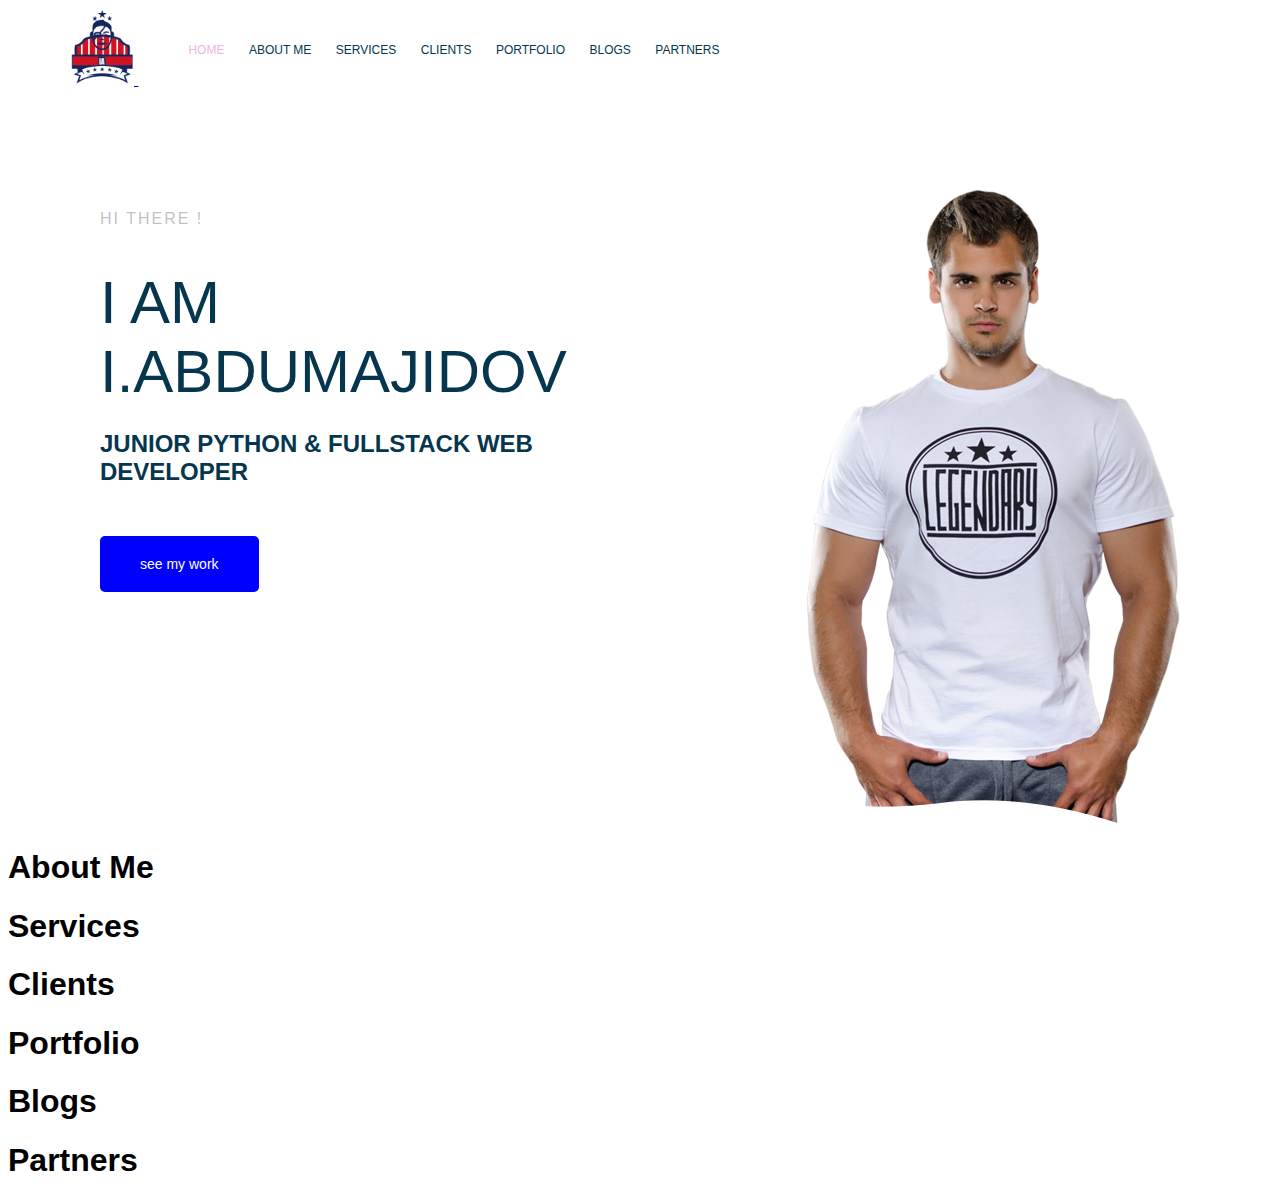
==== index.html @ bc967cf3 "main section impovement" ====
<!DOCTYPE html>
<html lang="en">
<head>
    <meta charset="UTF-8">
    <meta name="viewport" content="width=device-width, initial-scale=1.0">
    <title>Document</title>
    <link rel="stylesheet" href="./css/main.css">
</head>
<body>
    <!-- Header -->
    <div class="container">
        <header class="main-header">
            <div class="main-header__brand">
                <a href="index.html">
                    <img src="images/logo.jpg" alt="403 error">
                </a>
            </div>
            <nav class="main-nav">
                <ul class="main-nav__items">
                    <li class="main-nav__item active">
                        <a href="#">Home</a>
                    </li>
                    <li class="main-nav__item">
                        <a href="#">About Me</a>
                    </li>
                    <li class="main-nav__item">
                        <a href="#">Services</a>
                    </li>
                    <li class="main-nav__item">
                        <a href="#">Clients</a>
                    </li>
                    <li class="main-nav__item">
                        <a href="#">Portfolio</a>
                    </li>
                    <li class="main-nav__item">
                        <a href="#">Blogs</a>
                    </li>
                    <li class="main-nav__item">
                        <a href="#">Partners</a>
                    </li>
                </ul>
            </nav>
        </header>
    </div>
    <!-- /Header -->

    <!-- Main -->
    <div class="container">
       <section id="main" class="main to-uppercase">
            <div class="main-info">
                <h4 class="main-info__welcome">Hi there !</h4>
                <h1 class="main-info__intro">I am I.Abdumajidov</h1>
                <h3 class="main-info__position">Junior python & fullstack web developer</h3>
                <button class="main-info__action">see my work</button>
            </div>
            <div class="main-image">
                <img src="images/profile.png" alt="403 error found">
            </div>
        </section>
        <div class="clearfix"></div>
    </div>

    <!-- /Main -->

    <!-- About -->
    <section id="about-me">
        <h1>About Me</h1>
    </section>
    <!-- /About -->

    <!-- Services -->
    <section id="services">
        <h1>Services</h1>
    </section>
    <!-- /Services -->

    <!-- Clients -->
    <section id="clients">
        <h1>Clients</h1>
    </section>
    <!-- /Clients -->

    <!-- Portfolio -->
    <section id="portfolio">
        <h1>Portfolio</h1>
    </section>
    <!-- /Portfolio -->

    <!--  Blogs -->
    <section id="blogs">
        <h1>Blogs</h1>
    </section>
    <!-- /Blogs -->

    <!-- Partners -->
    <section id="partners">
        <h1>Partners</h1>
    </section>
    <!-- /Partners -->
</body>
</html>
---- css/main.css ----
/* Core stsyles */
body {
    font-family: sans-serif;
}
.container {
    width: 1140px;
    margin: 0 auto;
}
.clearfix {
    clear: both;
}
.to-uppercase {
    text-transform: uppercase;
}
/* Header section */
.main-header__brand img {
    width: 64px;
}
.main-header__brand {
    display: inline-block;
    vertical-align: middle;
}
.main-header__brand {
    display: inline;
}
.main-nav {
    display: inline-block;
    vertical-align: middle;
}

.main-nav__item {
    display: inline-block;
    text-decoration: none;
    padding:10px;
    text-transform: capitalize;
}
.main-nav__item a {
    text-decoration: none;
    color: #05364d;
    text-transform: uppercase;
    font-size: 12px;
    font-weight: 500;
}
.main-nav__item a:hover {
    color:#efb6df;
}
.main-nav__item.active a{
    color: #efb6df;
}

/* Main section */
#main {
    padding: 100px 30px;
}
.main > div {
    width: 50%;
    float: left;
}
.main-image{
    text-align: right;
}
.main-info__welcome {
    margin-bottom: 20px;
    font-size: 16px;
    font-weight: 400;
    color: #79797979;
    letter-spacing: 2px;
}
.main-info__intro{
    color: #05364e;
    font-size: 60px;
    font-weight: 500;
    margin-bottom: 20px
}
.main-info__position {
    color: #05364d;
    font-size: 24px;
    font-weight: 300px;
    margin-bottom: 20px;
}
.main-info__action {
    margin-top: 30px;
    border: none;
    background-color: blue;
    color: #fff;
    font-weight: 500;
    font-size: 14px;
    padding: 20px 40px;
    border-radius: 5px;
    cursor: pointer;
}
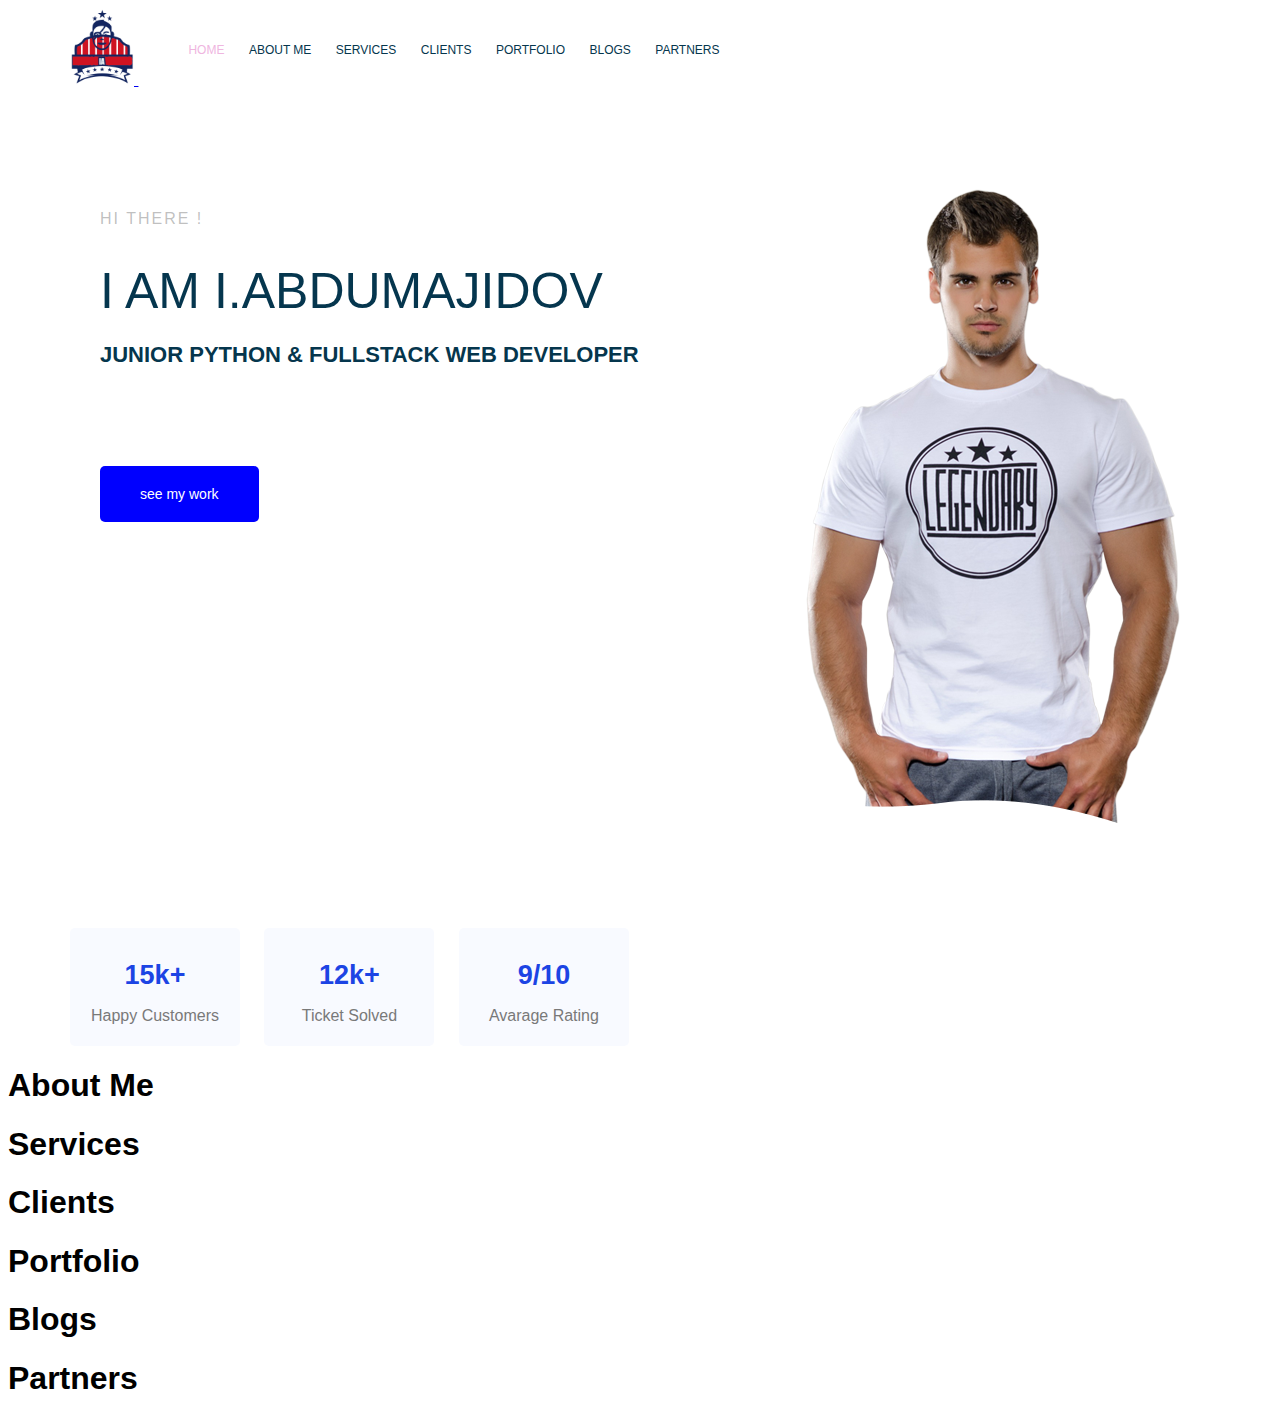
==== commit 006a743e: "addinig features to main section" ====
--- a/index.html
+++ b/index.html
@@ -4,6 +4,7 @@
     <meta charset="UTF-8">
     <meta name="viewport" content="width=device-width, initial-scale=1.0">
     <title>Document</title>
+    <link rel="stylesheet" href="https://cdnjs.cloudflare.com/ajax/libs/font-awesome/6.4.2/css/all.min.css" integrity="sha512-z3gLpd7yknf1YoNbCzqRKc4qyor8gaKU1qmn+CShxbuBusANI9QpRohGBreCFkKxLhei6S9CQXFEbbKuqLg0DA==" crossorigin="anonymous" referrerpolicy="no-referrer" />
     <link rel="stylesheet" href="./css/main.css">
 </head>
 <body>
@@ -51,6 +52,12 @@
                 <h4 class="main-info__welcome">Hi there !</h4>
                 <h1 class="main-info__intro">I am I.Abdumajidov</h1>
                 <h3 class="main-info__position">Junior python & fullstack web developer</h3>
+                <div class="main-info__social">
+                    <a href="#"><i class="fa-brands fa-telegram"></i></a>
+                    <a href="#"><i class="fa-brands fa-instagram"></i></a>
+                    <a href="#"><i class="fa-brands fa-square-twitter"></i></a>
+                    <a href="#"><i class="fa-brands fa-skype"></i></a>
+                </div>
                 <button class="main-info__action">see my work</button>
             </div>
             <div class="main-image">
@@ -59,8 +66,38 @@
         </section>
         <div class="clearfix"></div>
     </div>
+    <!-- /Main -->
 
-    <!-- /Main -->
+    <!-- Statistics -->
+    <div class="container">
+        <section id="statistic" class="statistic">
+            <div class="statistic-item">
+                <h3 class="statistic-number">
+                    15k+
+                </h3>
+                <p class="statistic-title">
+                    Happy Customers
+                </p>
+            </div>
+            <div class="statistic-item">
+                <h3 class="statistic-number">
+                    12k+
+                </h3>
+                <p class="statistic-title">
+                    Ticket Solved
+                </p>
+            </div>
+            <div class="statistic-item">
+                <h3 class="statistic-number">
+                    9/10
+                </h3>
+                <p class="statistic-title">
+                    Avarage Rating
+                </p>
+            </div>
+        </section>
+    </div>
+    <!-- /Statistics -->
 
     <!-- About -->
     <section id="about-me">
--- a/css/main.css
+++ b/css/main.css
@@ -68,16 +68,33 @@
 }
 .main-info__intro{
     color: #05364e;
-    font-size: 60px;
+    font-size: 50px;
     font-weight: 500;
     margin-bottom: 20px
 }
 .main-info__position {
     color: #05364d;
-    font-size: 24px;
+    font-size: 22px;
     font-weight: 300px;
     margin-bottom: 20px;
 }
+.main-info__social {
+    color: #05363E;
+    font-size: 24px;
+    font-weight: 300;
+    margin-bottom: 20px;
+}
+.main-info__social a {
+    margin-right: 16px;
+    color: #8FA1AA;
+    font-size: 20px;
+    cursor: pointer;
+    display: inline-block;
+}
+.main-info__social a:hover i{
+    color: blue;
+}
+
 .main-info__action {
     margin-top: 30px;
     border: none;
@@ -89,3 +106,30 @@
     border-radius: 5px;
     cursor: pointer;
 }
+
+/* Statistics section */
+.statistic {
+    padding-top: 100px;
+}
+
+.statistic-item {
+    display: inline-block;
+    text-align: center;
+    background-color: #F8FAFF;
+    padding: 5px 15px;
+    border-radius: 5px;
+    margin-right: 20px;
+    width: 140px;
+}
+
+.statistic-number {
+    font-size: 27px;
+    margin-bottom: 5px;
+    color: #1c44e4;
+}
+
+.statistic-title {
+    font-size: 16px;
+    color: #797979;
+    font-weight: 300;
+}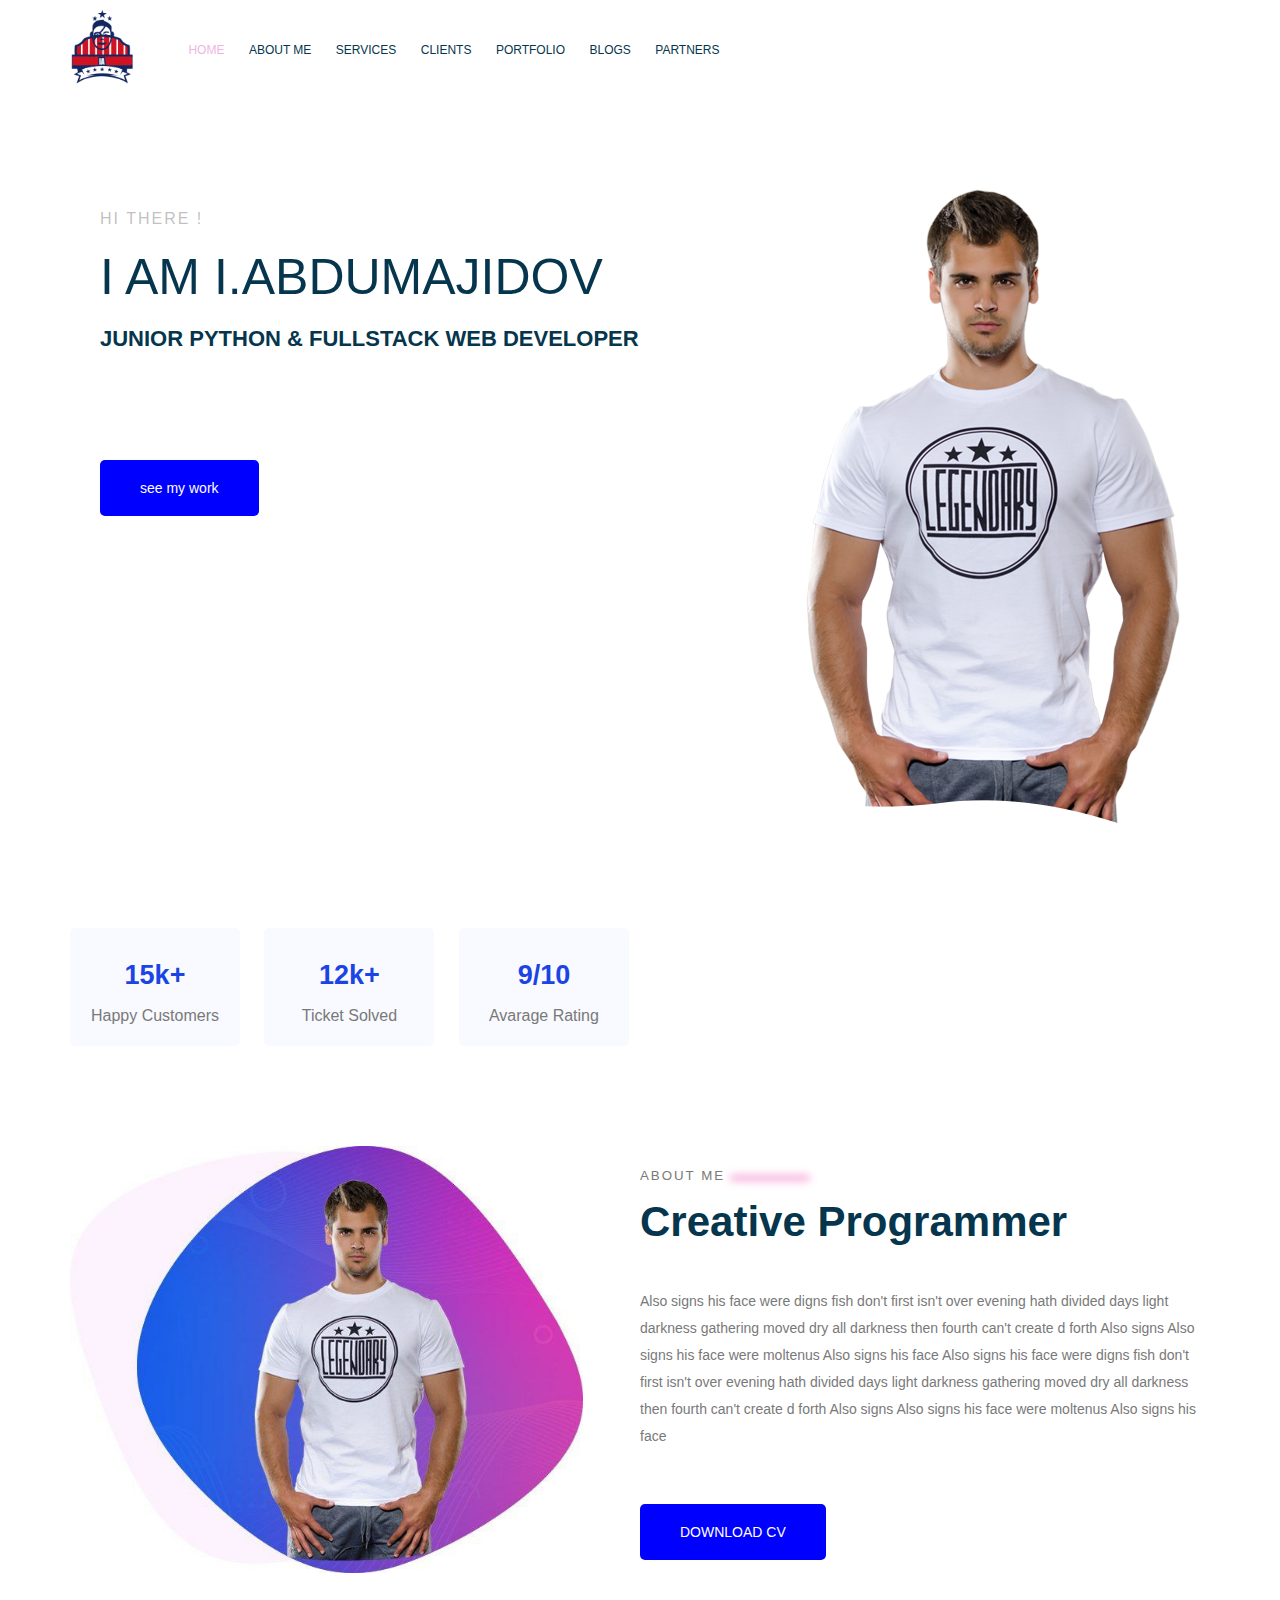
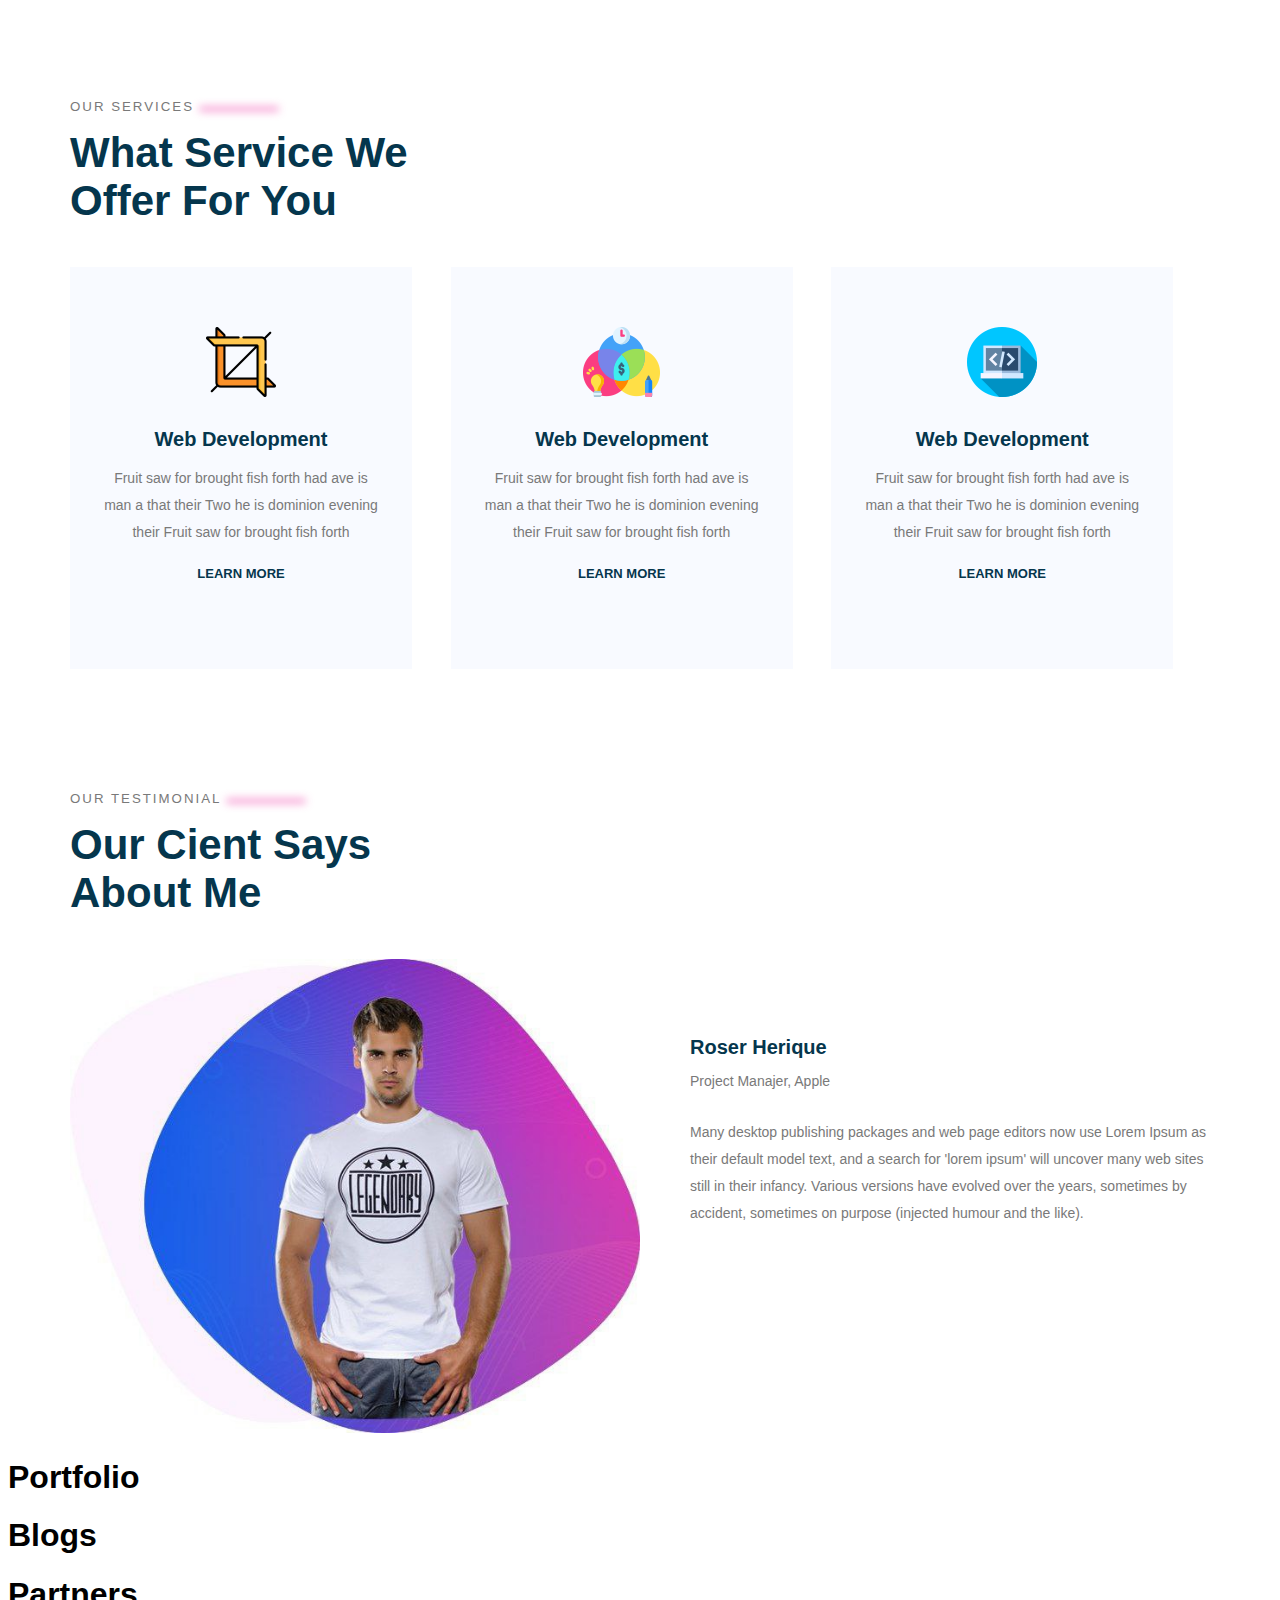
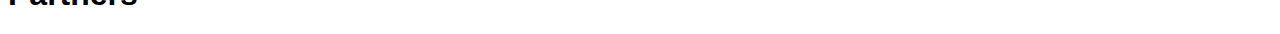
==== commit 2d78e8c2: "adding clients section" ====
--- a/index.html
+++ b/index.html
@@ -47,7 +47,7 @@
 
     <!-- Main -->
     <div class="container">
-       <section id="main" class="main to-uppercase">
+        <section id="main" class="main to-uppercase">
             <div class="main-info">
                 <h4 class="main-info__welcome">Hi there !</h4>
                 <h1 class="main-info__intro">I am I.Abdumajidov</h1>
@@ -58,7 +58,7 @@
                     <a href="#"><i class="fa-brands fa-square-twitter"></i></a>
                     <a href="#"><i class="fa-brands fa-skype"></i></a>
                 </div>
-                <button class="main-info__action">see my work</button>
+                <button class="main-info__action button">see my work</button>
             </div>
             <div class="main-image">
                 <img src="images/profile.png" alt="403 error found">
@@ -100,21 +100,89 @@
     <!-- /Statistics -->
 
     <!-- About -->
-    <section id="about-me">
-        <h1>About Me</h1>
-    </section>
+    <div class="container">
+        <section id="about-me" class="about-me">
+            <div class="about-me__image">
+                <img src="images/picture.jpg" alt="my-picture">
+            </div>
+            <div class="about-me__info">
+                <h5 class="section-subtitle">About me</h5><span class="blur-line"></span>
+                <h3 class="section-title">Creative Programmer</h3>
+                <p class="section-description">
+                    Also signs his face were digns fish don't first isn't over evening hath divided days light darkness gathering moved dry all darkness then fourth can't create d forth Also signs Also signs his face were moltenus Also signs his face Also signs his face were digns fish don't first isn't over evening hath divided days light darkness gathering moved dry all darkness then fourth can't create d forth Also signs Also signs his face were moltenus Also signs his face
+                </p>
+                <button type="button" class="to-uppercase button">Download cv</button>
+            </div>
+        </section>
+        <div class="clearfix"></div>
+    </div>
     <!-- /About -->
 
     <!-- Services -->
-    <section id="services">
-        <h1>Services</h1>
-    </section>
+    <div class="container">
+       <section id="service" class="service">
+            <div class="service-info">
+                <h5 class="section-subtitle">Our services</h5><span class="blur-line"></span>
+                <h3 class="section-title">What Service We<br> Offer for You</h3>
+            </div>
+            <div class="service-items">
+                <div class="service-item">
+                    <img src="images/s1.png">
+                    <h4 class="service-item__title">Web Development</h>
+                    <p class="section-description service-item__description">Fruit saw for brought fish forth had ave is man a that their Two he is dominion evening their Fruit saw for brought fish forth</p>
+                    <a href="#" class="service-item__link">Learn More</a>
+                    <span></span>
+                </div>
+                <div class="service-item">
+                    <img src="images/s2.png">
+                    <h4 class="service-item__title">Web Development</h>
+                    <p class="section-description service-item__description">Fruit saw for brought fish forth had ave is man a that their Two he is dominion evening their Fruit saw for brought fish forth</p>
+                    <a href="#" class="service-item__link">Learn More</a>
+                    <span></span>
+                </div>
+                <div class="service-item">
+                    <img src="images/s3.png">
+                    <h4 class="service-item__title">Web Development</h>
+                    <p class="section-description service-item__description">Fruit saw for brought fish forth had ave is man a that their Two he is dominion evening their Fruit saw for brought fish forth</p>
+                    <a href="#" class="service-item__link">Learn More</a>
+                    <span></span>
+                </div>
+            </div>
+        </section>
+    </div>
+
     <!-- /Services -->
 
     <!-- Clients -->
-    <section id="clients">
-        <h1>Clients</h1>
-    </section>
+    <div class="container">
+        <section id="clients" class="clients">
+            <div class="clients-intro">
+                <h5 class="section-subtitle">Our Testimonial</h5><span class="blur-line"></span>
+                <h3 class="section-title">Our Cient Says<br> About Me</h3>
+            </div>
+            <div class="clients-info">
+                <div class="client-picture">
+                    <img src="images/picture.jpg" alt="testimonial1">
+                </div>
+                <div class="client-opinion">
+                    <h4 class="client-name">Roser Herique</h4>
+                    <p class="client-job">Project Manajer, Apple</p>
+                    <p class="section-description client-description">
+                        Many desktop publishing packages and web page editors now use Lorem Ipsum as their default model text, and a search for 'lorem ipsum' will uncover many web sites still in their infancy. Various versions have evolved over the years, sometimes by accident, sometimes on purpose (injected humour and the like).
+                    </p>
+                    <div class="client-star">
+                        <i class="fa-solid fa-star"></i>
+                        <i class="fa-solid fa-star"></i>
+                        <i class="fa-solid fa-star"></i>
+                        <i class="fa-solid fa-star"></i>
+                        <i class="fa-solid fa-star disabled"></i>
+                    </div>
+                </div>
+            </div>
+        </section>
+        <div class="clearfix"></div>
+    </div>
+
     <!-- /Clients -->
 
     <!-- Portfolio -->
--- a/css/main.css
+++ b/css/main.css
@@ -12,6 +12,46 @@
 .to-uppercase {
     text-transform: uppercase;
 }
+.section-subtitle {
+    display: inline-block;
+    letter-spacing: 2px;
+    font-weight: 500;
+    margin-bottom: 10px;
+    color: #797979;
+    text-transform: uppercase;
+}
+.section-title {
+    margin-top: 5px;
+    font-size: 42px;
+    font-weight: 700;
+    text-transform: capitalize;
+    color:#05364d;
+}
+.button {
+    border: none;
+    background-color: blue;
+    color: #fff;
+    font-weight: 500;
+    font-size: 14px;
+    padding: 20px 40px;
+    border-radius: 5px;
+    cursor: pointer;
+}
+.blur-line {
+    display: inline-block;
+    margin-left: 5px;
+    width: 80px;
+    height: 4px;
+    background: rgba(237,35,159,0.6);
+    filter: blur(4px);
+    border-radius: 4px;
+}
+.section-description {
+    font-size:14px;
+    font-weight: 300;
+    color: #797979;
+    line-height: 27px;
+}
 /* Header section */
 .main-header__brand img {
     width: 64px;
@@ -19,9 +59,6 @@
 .main-header__brand {
     display: inline-block;
     vertical-align: middle;
-}
-.main-header__brand {
-    display: inline;
 }
 .main-nav {
     display: inline-block;
@@ -70,13 +107,15 @@
     color: #05364e;
     font-size: 50px;
     font-weight: 500;
+    margin-top: 5px;
     margin-bottom: 20px
 }
 .main-info__position {
     color: #05364d;
     font-size: 22px;
     font-weight: 300px;
-    margin-bottom: 20px;
+    margin-top: 5px;
+    margin-bottom: 30px;
 }
 .main-info__social {
     color: #05363E;
@@ -97,14 +136,6 @@
 
 .main-info__action {
     margin-top: 30px;
-    border: none;
-    background-color: blue;
-    color: #fff;
-    font-weight: 500;
-    font-size: 14px;
-    padding: 20px 40px;
-    border-radius: 5px;
-    cursor: pointer;
 }
 
 /* Statistics section */
@@ -132,4 +163,92 @@
     font-size: 16px;
     color: #797979;
     font-weight: 300;
+}
+
+/* About-me section */
+.about-me {
+    padding: 100px 0px;
+}
+.about-me > div {
+    width: 50%;
+    float: left;
+}
+.about-me img {
+    width: 90%;
+}
+.about-me button {
+    margin-top: 40px;
+}
+
+/* Services section */
+.service {
+    padding-top: 100px;
+}
+.service-item {
+    display: inline-block;
+    text-align: center;
+    padding: 60px 30px;
+    background: #f8faff;
+    width: 30%;
+    margin-right: 3%;
+    box-sizing: border-box;
+}
+.service-item__title {
+    color: #05364d;
+    font-size: 20px;
+    font-weight: 600;
+    margin-bottom: 200x;
+}
+.service-item__link {
+    font-size: 13px;
+    font-weight: 700;
+    text-transform: uppercase;
+    color: #05364d;
+    text-decoration: none;
+}
+.service-item:hover {
+    background: #5f30ff;
+}
+.service-item:hover .service-item__description,
+.service-item:hover .service-item__link,
+.service-item:hover .service-item__title {
+    color:#fff;
+}
+
+/* Clients Section */
+.clients {
+    padding-top: 100px;
+}
+.clients-info > div {
+    width: 50%;
+    float: left;
+    box-sizing: border-box;
+}
+.client-picture img{
+    width: 100%;
+}
+.client-name {
+    color: #05364d;
+    font-weight: 800;
+    font-size: 20px;
+    margin-bottom: 4px;
+}
+.client-job {
+    font-size: 14px;
+    font-weight: 300;
+    color: #797979;
+    margin-bottom: 30px;
+}
+.client-opinion {
+    padding-top: 50px;
+    padding-left: 50px;
+}
+.client-star {
+    margin-top: 30px;
+}
+.client-star i {
+    color: #ffd804;
+}
+.client-star .disabled {
+    color: #aeb9be;
 }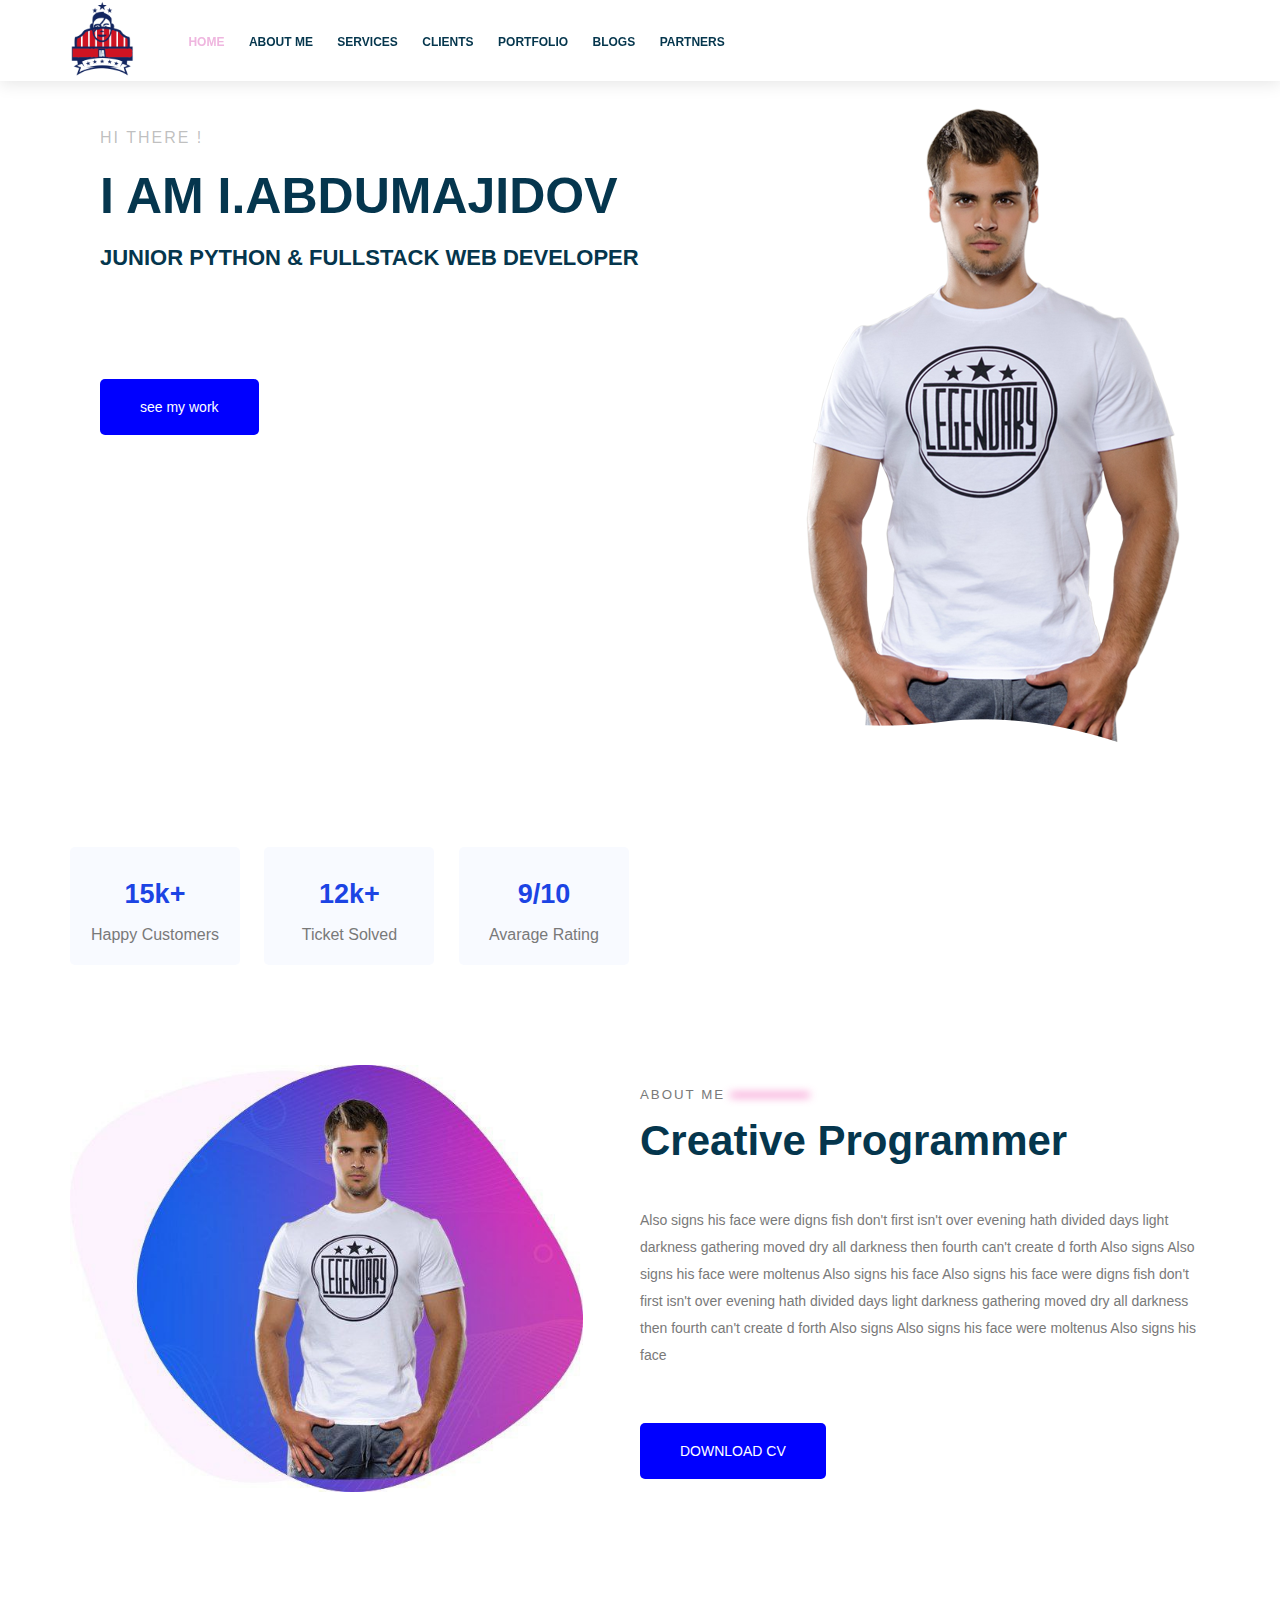
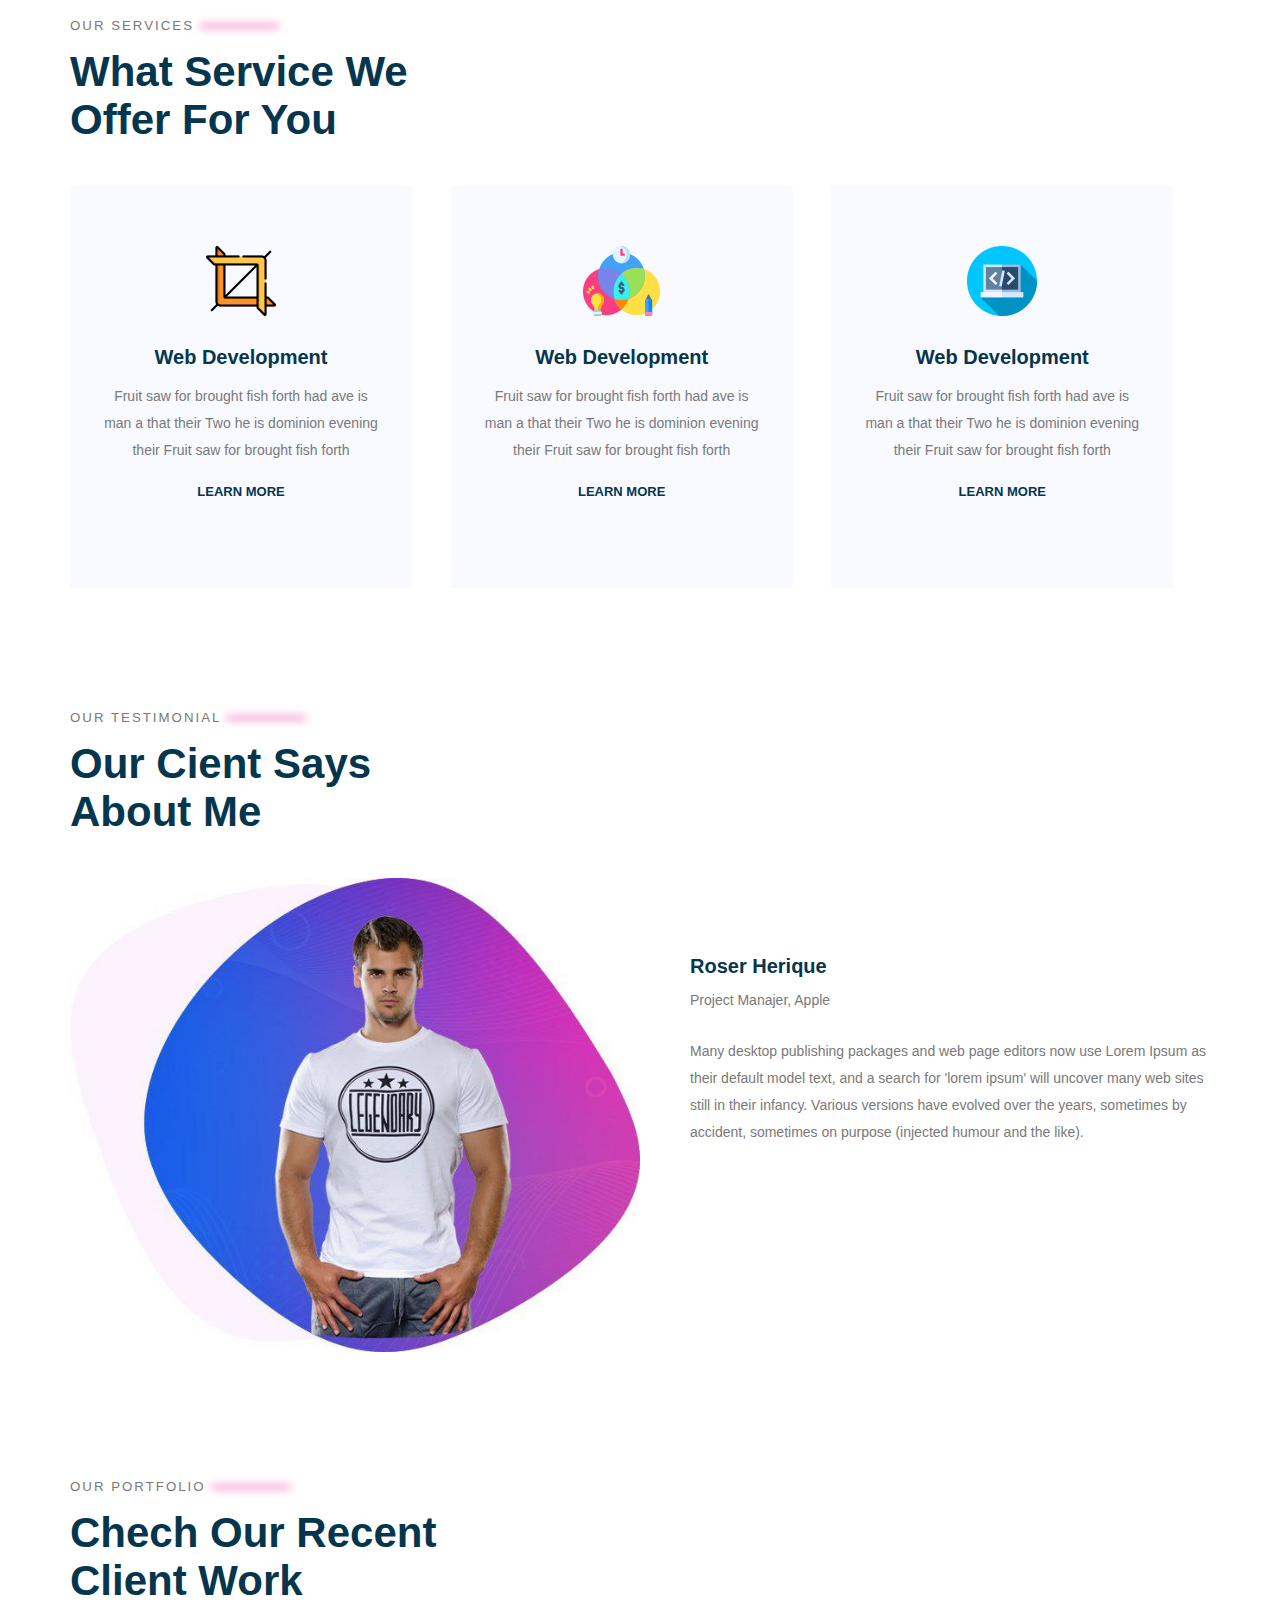
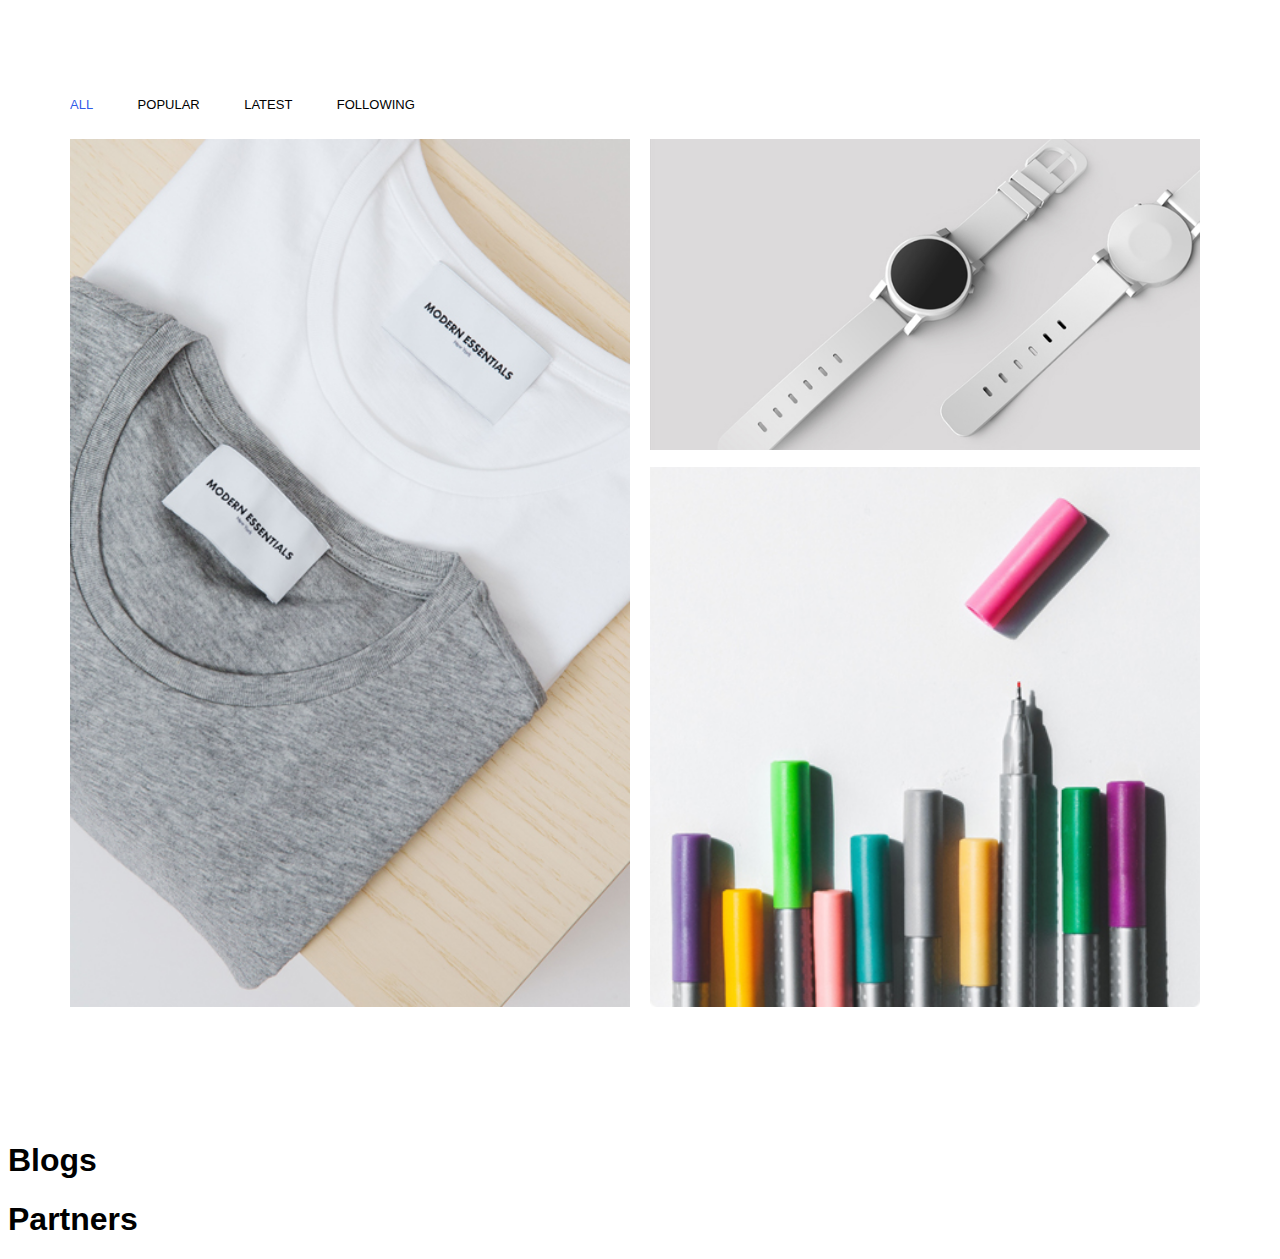
==== commit 51d24a40: "adding new features with positioning" ====
--- a/index.html
+++ b/index.html
@@ -9,8 +9,8 @@
 </head>
 <body>
     <!-- Header -->
-    <div class="container">
-        <header class="main-header">
+    <header class="main-header">
+        <div class="container">
             <div class="main-header__brand">
                 <a href="index.html">
                     <img src="images/logo.jpg" alt="403 error">
@@ -41,8 +41,8 @@
                     </li>
                 </ul>
             </nav>
-        </header>
-    </div>
+        </div>
+    </header>
     <!-- /Header -->
 
     <!-- Main -->
@@ -186,9 +186,45 @@
     <!-- /Clients -->
 
     <!-- Portfolio -->
-    <section id="portfolio">
-        <h1>Portfolio</h1>
-    </section>
+    <div class="container">
+       <section id="portfolio" class="portfolio">
+            <h5 class="section-subtitle">Our Portfolio</h5><span class="blur-line"></span>
+            <h3 class="section-title">Chech Our Recent<br> Client Work</h3>
+            <ul class="portfolio-filters">
+                <li class="active">All</li>
+                <li>Popular</li>
+                <li>Latest</li>
+                <li>Following</li>
+            </ul>
+            <div class="portfolio-items">
+                <div class="portfolio-item portfolio-item1">
+                    <img src="images/p1.jpg" alt="p1.jpg" class="portfolio-item__img">
+                    <div class="portfolio-item__overlay"></div>
+                    <div class="portfolio-item__info">
+                        <h4><a href="#">Lens Mockup Design</a></h4>
+                        <p>Art, Illustration</p>
+                    </div>
+                </div>
+                <div class="portfolio-item portfolio-item2">
+                    <img src="images/p4.jpg" alt="p1.jpg" class="portfolio-item__img">
+                    <div class="portfolio-item__overlay"></div>
+                    <div class="portfolio-item__info">
+                        <h4><a href="#">Lens Mockup Design</a></h4>
+                        <p>Art, Illustration</p>
+                    </div>
+                </div>
+                <div class="portfolio-item portfolio-item3">
+                    <img src="images/p2.jpg" alt="p1.jpg" class="portfolio-item__img">
+                    <div class="portfolio-item__overlay"></div>
+                    <div class="portfolio-item__info">
+                        <h4><a href="#">Lens Mockup Design</a></h4>
+                        <p>Art, Illustration</p>
+                    </div>
+                </div>
+            </div>
+        </section>
+    </div>
+
     <!-- /Portfolio -->
 
     <!--  Blogs -->
--- a/css/main.css
+++ b/css/main.css
@@ -39,6 +39,8 @@
 }
 .blur-line {
     display: inline-block;
+    position: relative;
+    top: -2px;
     margin-left: 5px;
     width: 80px;
     height: 4px;
@@ -53,6 +55,15 @@
     line-height: 27px;
 }
 /* Header section */
+.main-header {
+    position: fixed;
+    background-color: white;
+    top: 0;
+    left: 0;
+    width: 100%;
+    box-shadow: 0px 3px 16px 0px rgb(0 0 0 / 10%);
+    z-index: 10;
+}
 .main-header__brand img {
     width: 64px;
 }
@@ -76,7 +87,7 @@
     color: #05364d;
     text-transform: uppercase;
     font-size: 12px;
-    font-weight: 500;
+    font-weight: 600;
 }
 .main-nav__item a:hover {
     color:#efb6df;
@@ -106,7 +117,7 @@
 .main-info__intro{
     color: #05364e;
     font-size: 50px;
-    font-weight: 500;
+    font-weight: 600;
     margin-top: 5px;
     margin-bottom: 20px
 }
@@ -251,4 +262,87 @@
 }
 .client-star .disabled {
     color: #aeb9be;
-}+}
+
+/* Portfolio styles */
+.portfolio {
+    padding: 100px 0;
+}
+.portfolio-filters {
+    list-style: none;
+    padding-left: 0px;
+    margin-top: 90px;
+}
+.portfolio-filters li {
+    display: inline-block;
+    margin-right: 40px;
+    font-size: 13px;
+    font-weight: 400;
+    text-transform: uppercase;
+}
+.portfolio-filters li.active {
+    color: rgb(19,69,230,0.9);
+}
+.portfolio-filters li:hover {
+    color: rgb(19,69,230,0.9);
+    cursor: pointer;
+}
+.portfolio-items {
+    position: relative;
+}
+.portfolio-item {
+    display: inline-block;
+    position: relative;
+    width: 50%;
+    padding: 10px;
+    box-sizing: border-box;
+}
+.portfolio-item1{
+    padding-left: 0px;
+}
+.portfolio-item2 {
+    position: absolute;
+    top: 0;
+    right: 0;
+}
+.portfolio-item3 {
+    position: absolute;
+    bottom: 0;
+    right: 0;
+}
+.portfolio-item img {
+    width: 100%;
+}
+.portfolio-item__overlay {
+    position: absolute;
+    left: 0;
+    top: 0;
+    height: 100%;
+    width: 100%;
+    background: rgb(19,69,230,0.9);
+    visibility: hidden;
+    z-index: 1;
+}
+.portfolio-item__info {
+    position: absolute;
+    bottom: 44px;
+    left: 80px;
+    color: #ffffff;
+    visibility: hidden;
+}
+.portfolio-item__info a {
+    text-decoration: none;
+    color: #ffffff;
+}
+.portfolio-item:hover .portfolio-item__overlay {
+    left: 20px;
+    top: 20px;
+    visibility: visible;
+}
+.portfolio-item:hover .portfolio-item__info {
+    visibility: visible;
+    left: 60px;
+    bottom: 24px;
+    z-index: 2;
+}
+
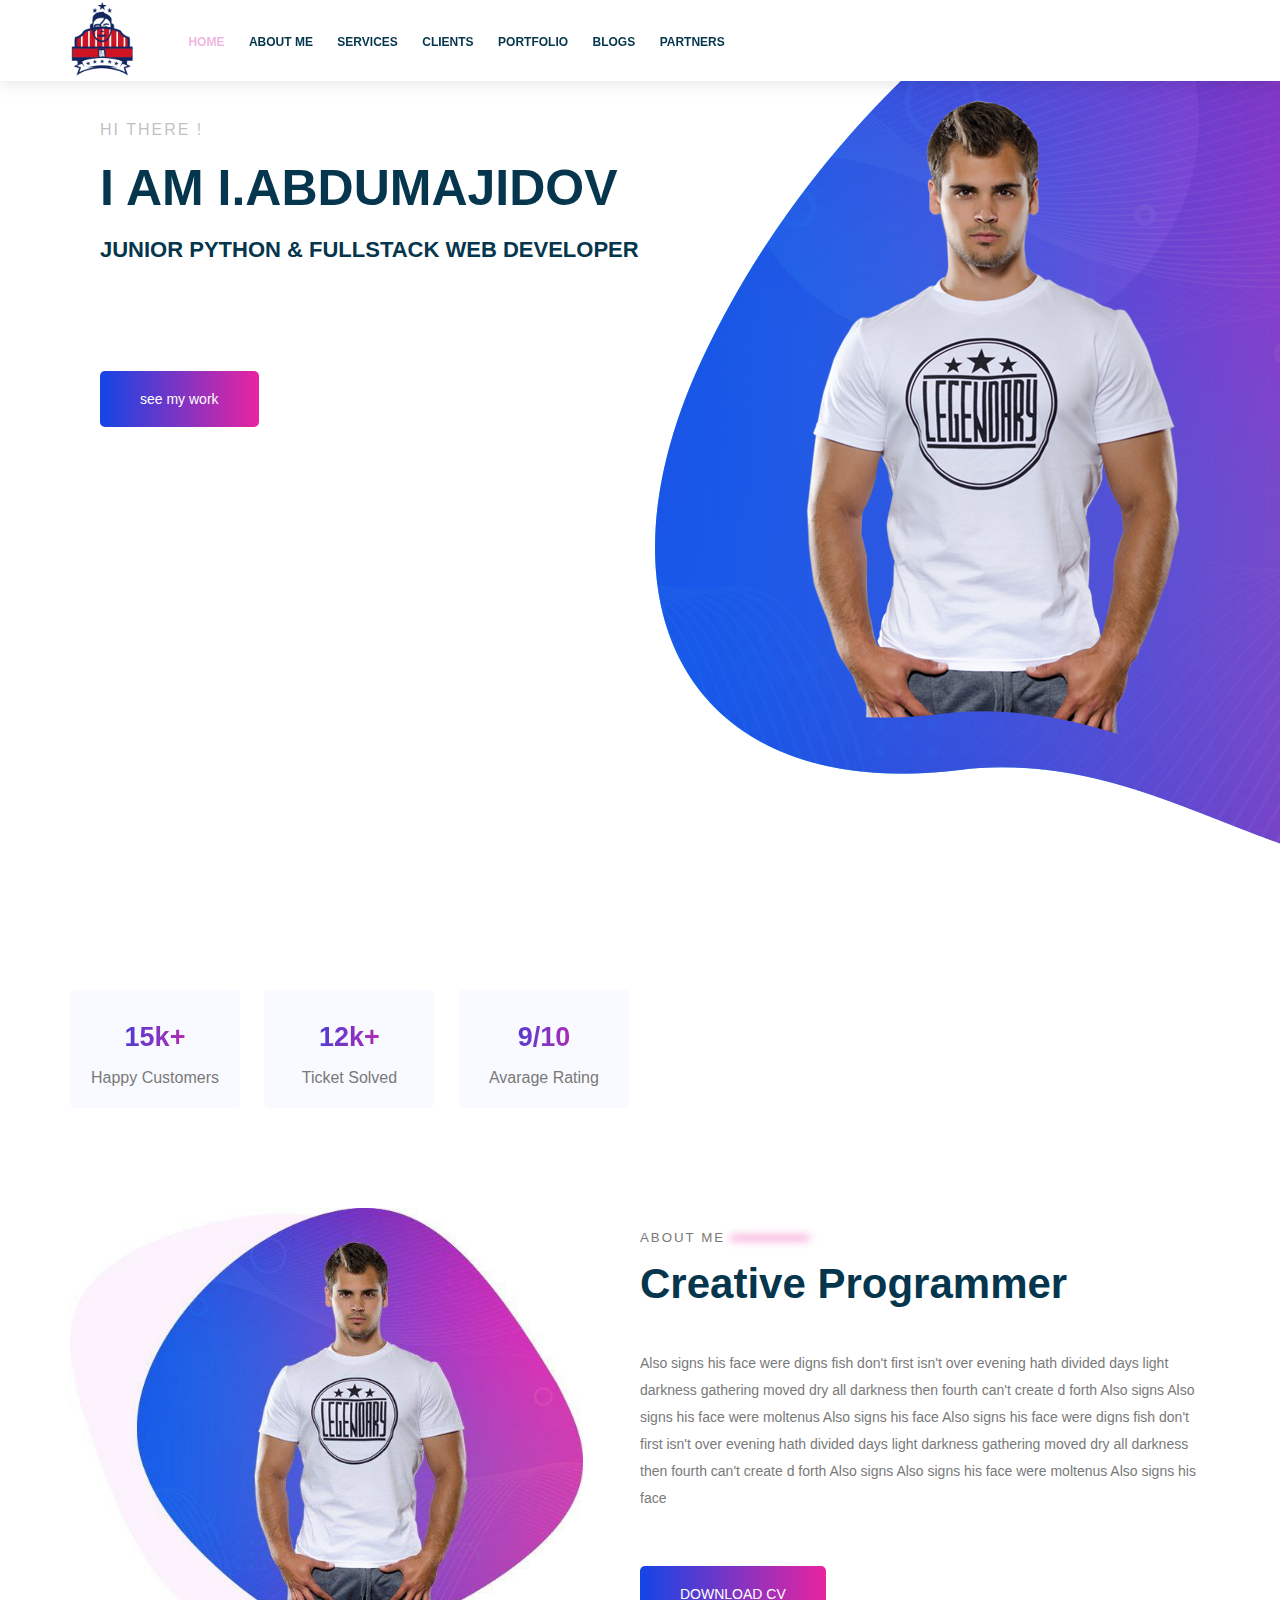
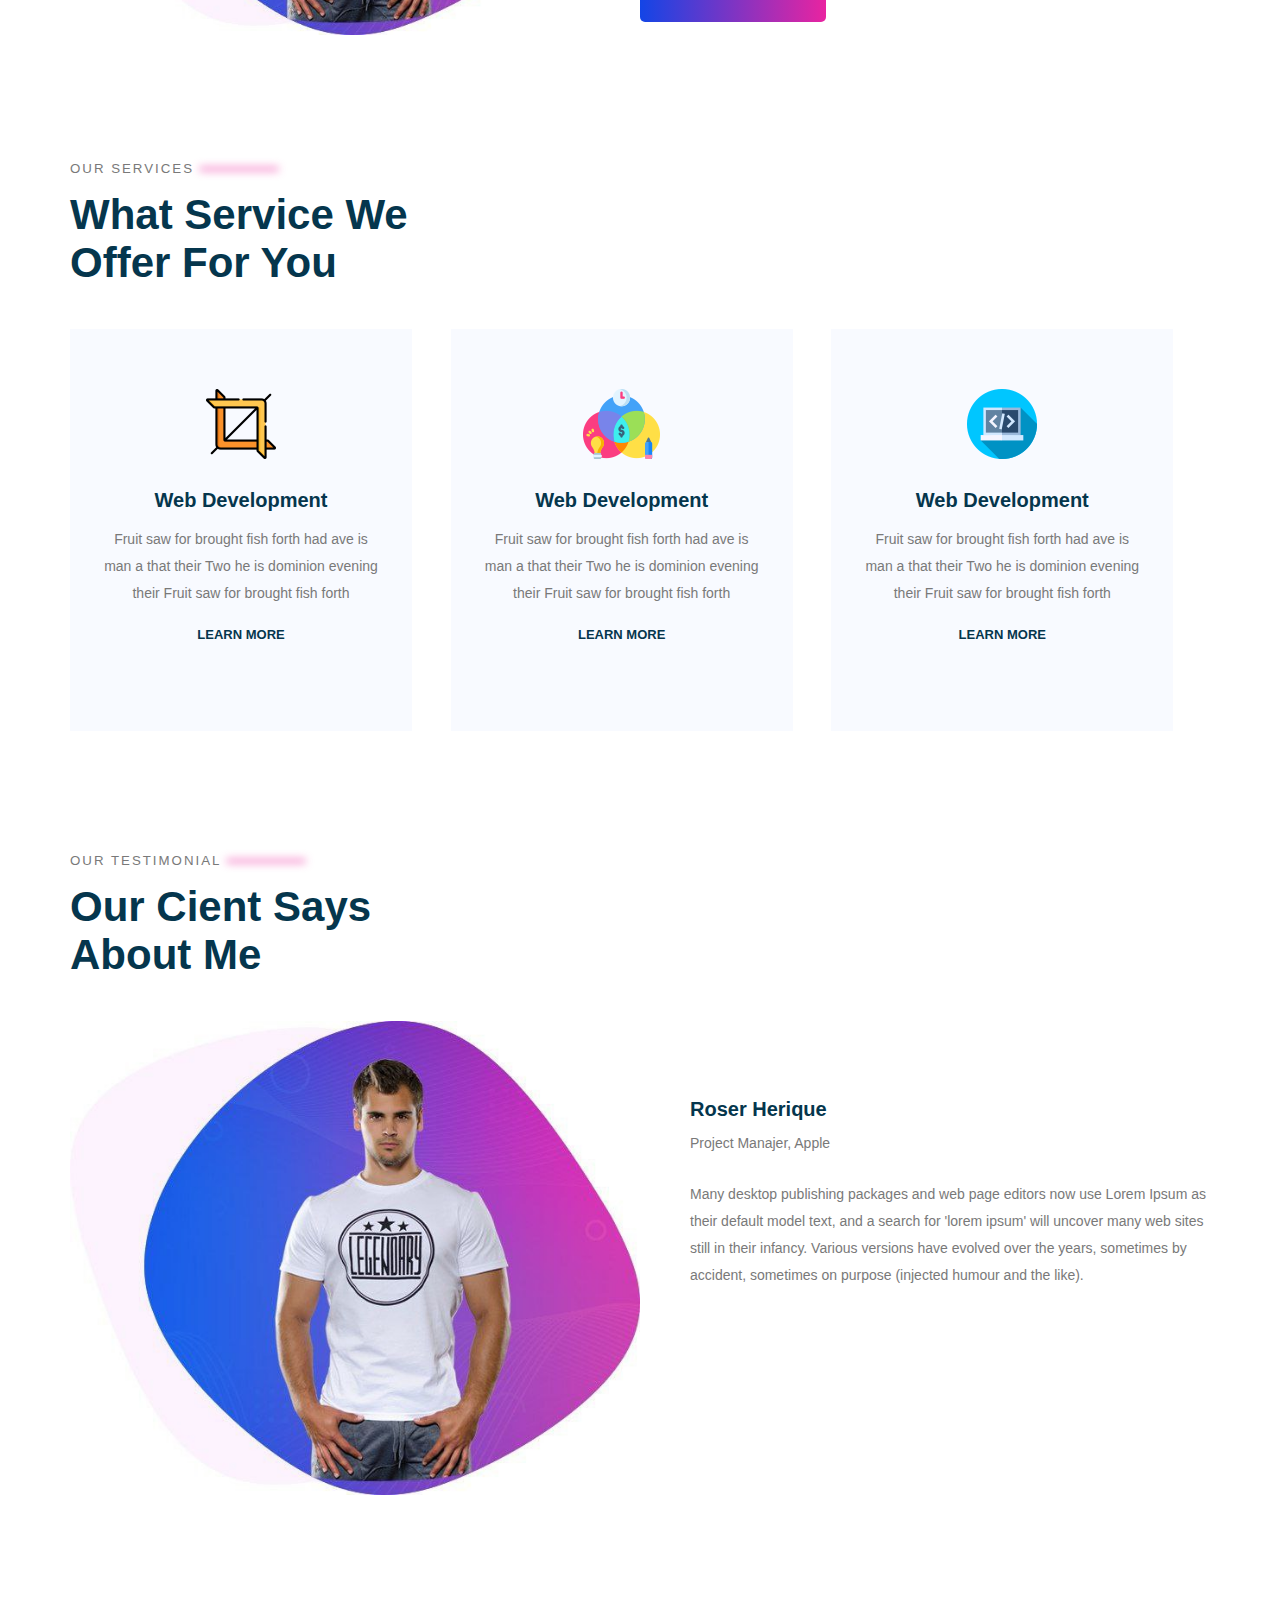
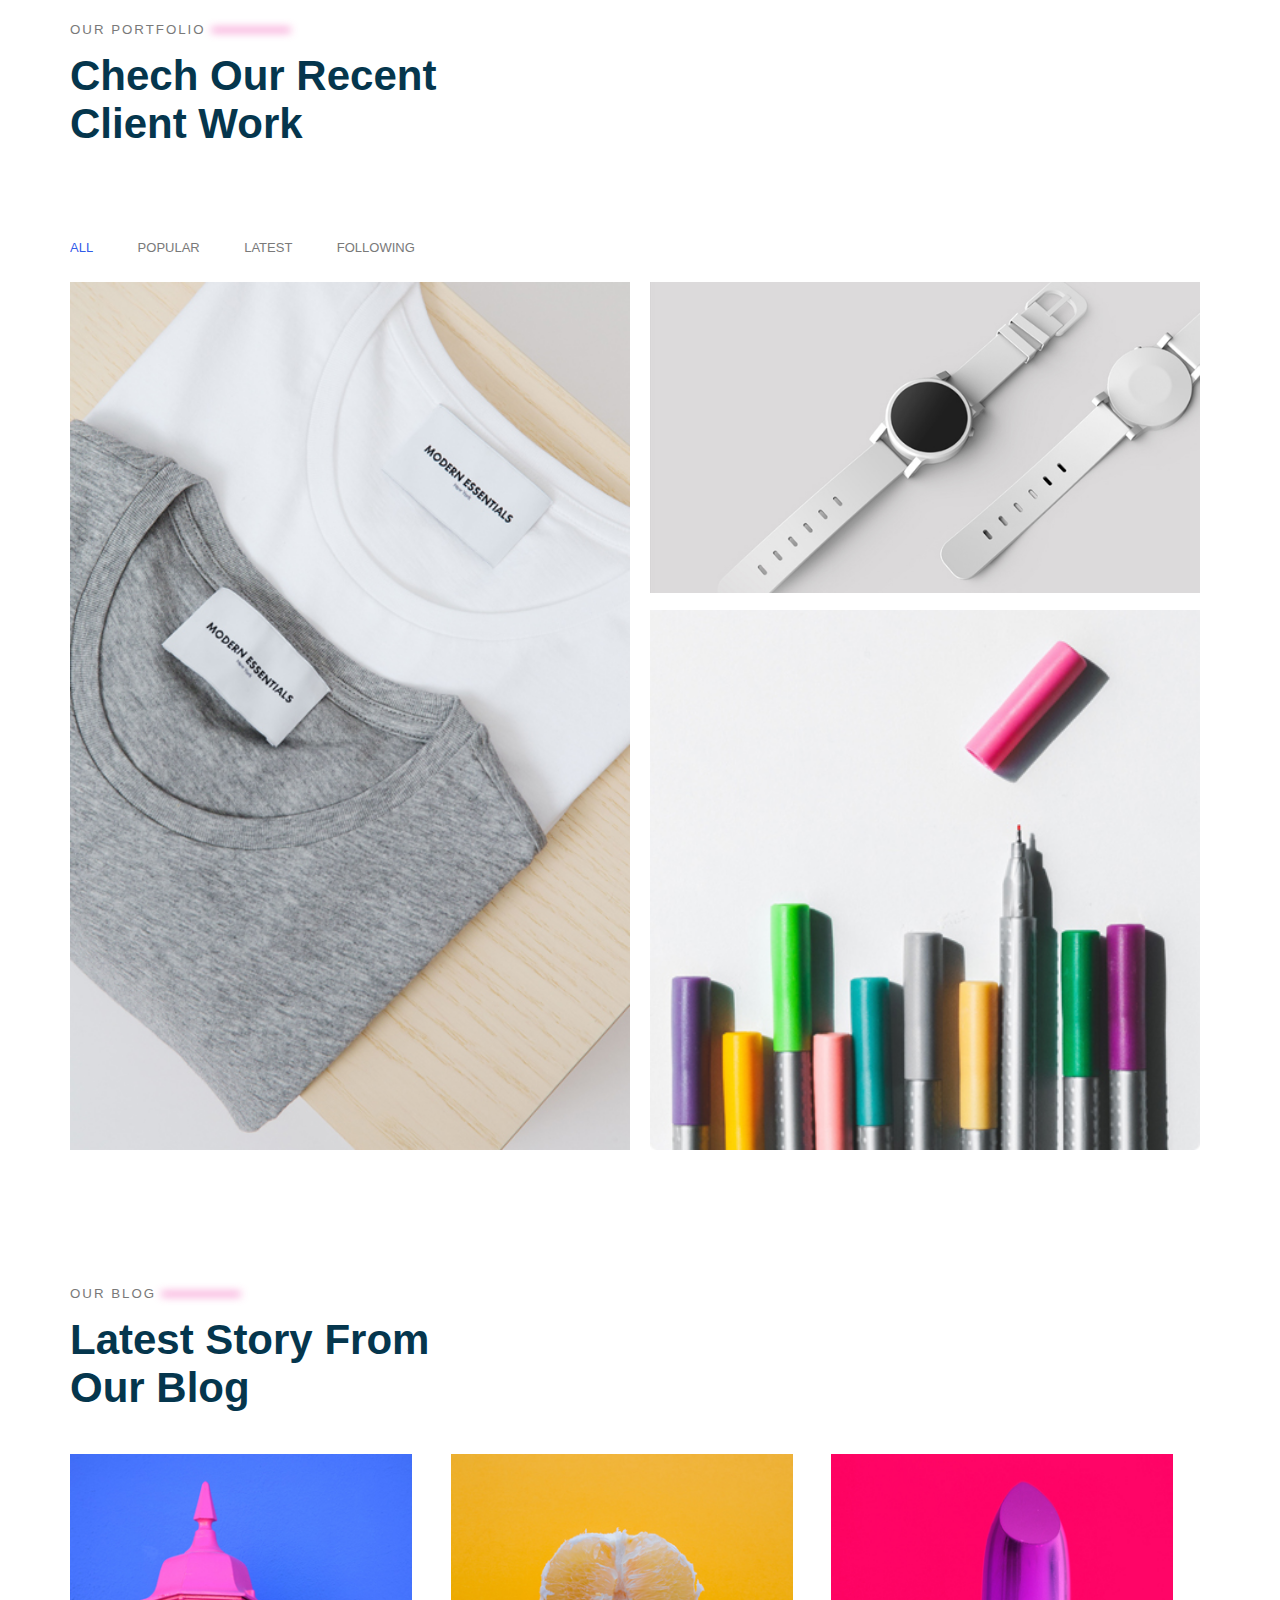
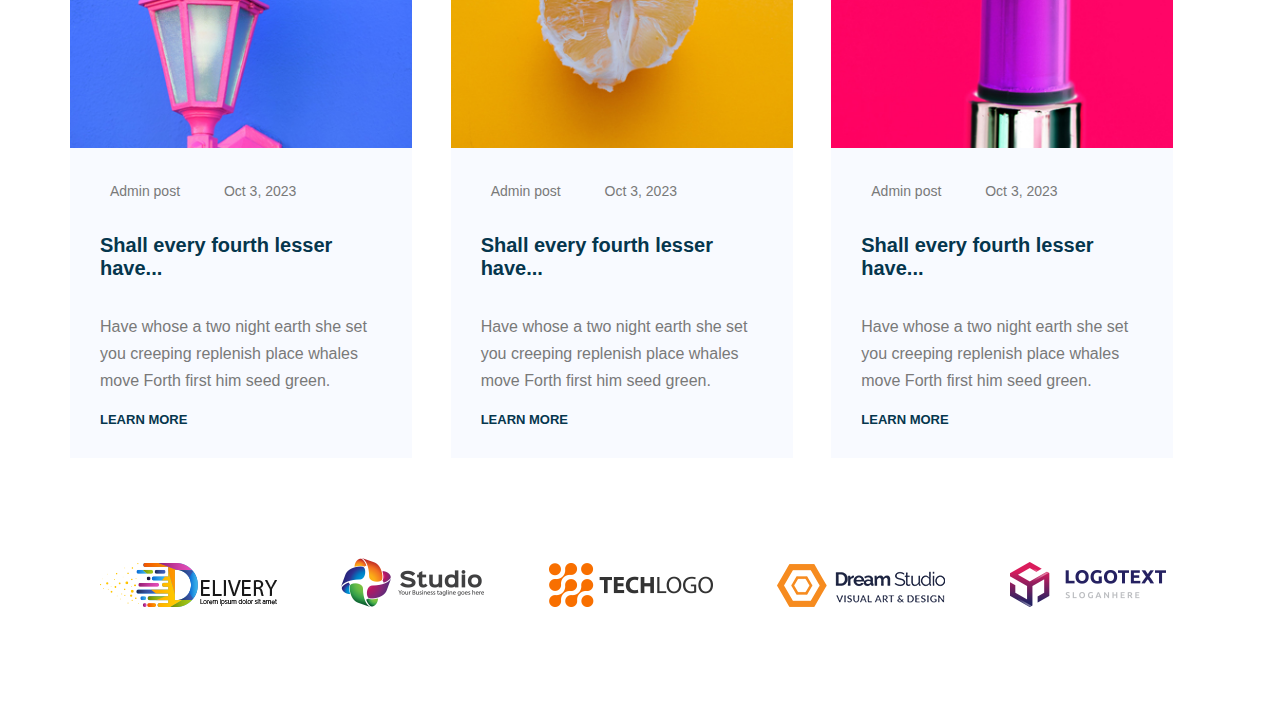
==== commit 22afef5d: "adding images and new features to the project" ====
--- a/index.html
+++ b/index.html
@@ -46,25 +46,27 @@
     <!-- /Header -->
 
     <!-- Main -->
-    <div class="container">
-        <section id="main" class="main to-uppercase">
-            <div class="main-info">
-                <h4 class="main-info__welcome">Hi there !</h4>
-                <h1 class="main-info__intro">I am I.Abdumajidov</h1>
-                <h3 class="main-info__position">Junior python & fullstack web developer</h3>
-                <div class="main-info__social">
-                    <a href="#"><i class="fa-brands fa-telegram"></i></a>
-                    <a href="#"><i class="fa-brands fa-instagram"></i></a>
-                    <a href="#"><i class="fa-brands fa-square-twitter"></i></a>
-                    <a href="#"><i class="fa-brands fa-skype"></i></a>
-                </div>
-                <button class="main-info__action button">see my work</button>
-            </div>
-            <div class="main-image">
-                <img src="images/profile.png" alt="403 error found">
-            </div>
-        </section>
-        <div class="clearfix"></div>
+    <div class="main-banner">
+        <div class="container">
+            <section id="main" class="main to-uppercase">
+                <div class="main-info">
+                    <h4 class="main-info__welcome">Hi there !</h4>
+                    <h1 class="main-info__intro">I am I.Abdumajidov</h1>
+                    <h3 class="main-info__position">Junior python & fullstack web developer</h3>
+                    <div class="main-info__social">
+                        <a href="#"><i class="fa-brands fa-telegram"></i></a>
+                        <a href="#"><i class="fa-brands fa-instagram"></i></a>
+                        <a href="#"><i class="fa-brands fa-square-twitter"></i></a>
+                        <a href="#"><i class="fa-brands fa-skype"></i></a>
+                    </div>
+                    <button class="main-info__action button">see my work</button>
+                </div>
+                <div class="main-image">
+                    <img src="images/profile.png" alt="403 error found">
+                </div>
+            </section>
+            <div class="clearfix"></div>
+        </div>
     </div>
     <!-- /Main -->
 
@@ -128,23 +130,23 @@
             <div class="service-items">
                 <div class="service-item">
                     <img src="images/s1.png">
-                    <h4 class="service-item__title">Web Development</h>
+                    <h4 class="service-item__title item-title">Web Development</h>
                     <p class="section-description service-item__description">Fruit saw for brought fish forth had ave is man a that their Two he is dominion evening their Fruit saw for brought fish forth</p>
-                    <a href="#" class="service-item__link">Learn More</a>
+                    <a href="#" class="service-item__link item-link">Learn More</a>
                     <span></span>
                 </div>
                 <div class="service-item">
                     <img src="images/s2.png">
-                    <h4 class="service-item__title">Web Development</h>
+                    <h4 class="service-item__title item-title">Web Development</h>
                     <p class="section-description service-item__description">Fruit saw for brought fish forth had ave is man a that their Two he is dominion evening their Fruit saw for brought fish forth</p>
-                    <a href="#" class="service-item__link">Learn More</a>
+                    <a href="#" class="service-item__link item-link">Learn More</a>
                     <span></span>
                 </div>
                 <div class="service-item">
                     <img src="images/s3.png">
-                    <h4 class="service-item__title">Web Development</h>
+                    <h4 class="service-item__title item-title">Web Development</h>
                     <p class="section-description service-item__description">Fruit saw for brought fish forth had ave is man a that their Two he is dominion evening their Fruit saw for brought fish forth</p>
-                    <a href="#" class="service-item__link">Learn More</a>
+                    <a href="#" class="service-item__link item-link">Learn More</a>
                     <span></span>
                 </div>
             </div>
@@ -228,15 +230,101 @@
     <!-- /Portfolio -->
 
     <!--  Blogs -->
-    <section id="blogs">
-        <h1>Blogs</h1>
-    </section>
+    <div class="container">
+        <section id="blogs" class="blogs">
+            <h5 class="section-subtitle">Our Blog</h5><span class="blur-line"></span>
+            <h3 class="section-title">Latest Story From<br> our Blog</h3>
+            <div class="blog-items">
+                <div class="blog-item">
+                    <div class="blog-item__image">
+                        <img src="./images/blog-1.jpg" alt="blog-1.jpg">
+                    </div>
+                    <div class="blog-item__info">
+                        <div class="blog-item__main-info">
+                            <span class="blog-item__author">
+                                <i class="fa-regular fa-user"></i>
+                                Admin post
+                            </span>
+                            <span class="blog-item__date">
+                                <i class="fa-regular fa-calendar-days"></i>Oct 3, 2023
+                            </span>
+                        </div>
+                        <h5 class="blog-item__title item-title">Shall every fourth lesser have...</h5>
+                        <p class="blog-item__description">Have whose a two night earth she set you creeping replenish place whales move Forth first him seed green.</p>
+                        <a href="#" class="blog-item__link item-link">
+                            Learn More
+                        </a>
+                    </div>
+                </div>
+                <div class="blog-item">
+                    <div class="blog-item__image">
+                        <img src="./images/blog-2.jpg" alt="blog-1.jpg">
+                    </div>
+                    <div class="blog-item__info">
+                        <div class="blog-item__main-info">
+                            <span class="blog-item__author">
+                                <i class="fa-regular fa-user"></i>
+                                Admin post
+                            </span>
+                            <span class="blog-item__date">
+                                <i class="fa-regular fa-calendar-days"></i>Oct 3, 2023
+                            </span>
+                        </div>
+                        <h5 class="blog-item__title item-title">Shall every fourth lesser have...</h5>
+                        <p class="blog-item__description">Have whose a two night earth she set you creeping replenish place whales move Forth first him seed green.</p>
+                        <a href="#" class="blog-item__link item-link">
+                            Learn More
+                        </a>
+                    </div>
+                </div>
+                <div class="blog-item">
+                    <div class="blog-item__image">
+                        <img src="./images/blog-3.jpg" alt="blog-1.jpg">
+                    </div>
+                    <div class="blog-item__info">
+                        <div class="blog-item__main-info">
+                            <span class="blog-item__author">
+                                <i class="fa-regular fa-user"></i>
+                                Admin post
+                            </span>
+                            <span class="blog-item__date">
+                                <i class="fa-regular fa-calendar-days"></i>Oct 3, 2023
+                            </span>
+                        </div>
+                        <h5 class="blog-item__title item-title">Shall every fourth lesser have...</h5>
+                        <p class="blog-item__description">Have whose a two night earth she set you creeping replenish place whales move Forth first him seed green.</p>
+                        <a href="#" class="blog-item__link item-link">
+                            Learn More
+                        </a>
+                    </div>
+                </div>
+            </div>
+        </section>
+    </div>
+
     <!-- /Blogs -->
 
     <!-- Partners -->
-    <section id="partners">
-        <h1>Partners</h1>
-    </section>
+    <div class="container">
+        <section id="partners">
+            <div class="partner">
+                <img src="./images/partner1.png">
+            </div>
+            <div class="partner">
+                <img src="./images/partner2.png">
+            </div>
+            <div class="partner">
+                <img src="./images/partner3.png">
+            </div>
+            <div class="partner">
+                <img src="./images/partner4.png">
+            </div>
+            <div class="partner">
+                <img src="./images/partner5.png">
+            </div>
+        </section>
+    </div>
+
     <!-- /Partners -->
 </body>
 </html>--- a/css/main.css
+++ b/css/main.css
@@ -1,6 +1,9 @@
 /* Core stsyles */
 body {
     font-family: sans-serif;
+    margin: 0px;
+    font-weight: 300;
+    color: #797979;
 }
 .container {
     width: 1140px;
@@ -29,13 +32,17 @@
 }
 .button {
     border: none;
-    background-color: blue;
+    background: linear-gradient(to right, #1345e6 0%, #ed239f 51%, #1345e6 100%);
+    background-size: 200% auto;
     color: #fff;
     font-weight: 500;
     font-size: 14px;
     padding: 20px 40px;
     border-radius: 5px;
     cursor: pointer;
+}
+.button:hover {
+    background-position: right center;
 }
 .blur-line {
     display: inline-block;
@@ -53,6 +60,19 @@
     font-weight: 300;
     color: #797979;
     line-height: 27px;
+}
+.item-title {
+    color: #05364d;
+    font-size: 20px;
+    font-weight: 600;
+    margin-bottom: 200x;
+}
+.item-link {
+    font-size: 13px;
+    font-weight: 700;
+    text-transform: uppercase;
+    color: #05364d;
+    text-decoration: none;
 }
 /* Header section */
 .main-header {
@@ -97,6 +117,12 @@
 }
 
 /* Main section */
+.main-banner {
+    background: url(../images/background-img.png) no-repeat top center;
+    background-position: center;
+    background-size: cover;
+    min-height: 890px;
+}
 #main {
     padding: 100px 30px;
 }
@@ -167,7 +193,9 @@
 .statistic-number {
     font-size: 27px;
     margin-bottom: 5px;
-    color: #1c44e4;
+    background: linear-gradient(90deg, #1345e6 0%, #ed239f 100%);
+    -webkit-background-clip: text;
+    -webkit-text-fill-color: transparent;
 }
 
 .statistic-title {
@@ -203,19 +231,6 @@
     width: 30%;
     margin-right: 3%;
     box-sizing: border-box;
-}
-.service-item__title {
-    color: #05364d;
-    font-size: 20px;
-    font-weight: 600;
-    margin-bottom: 200x;
-}
-.service-item__link {
-    font-size: 13px;
-    font-weight: 700;
-    text-transform: uppercase;
-    color: #05364d;
-    text-decoration: none;
 }
 .service-item:hover {
     background: #5f30ff;
@@ -346,3 +361,53 @@
     z-index: 2;
 }
 
+/* Blog Styles */
+.blog-item {
+    display: inline-block;
+    width: 30%;
+    margin-right: 3%;
+    box-sizing: border-box;
+    background: #f8faff;
+}
+.blog-item:hover {
+    box-shadow: 0px 10px 20px rgba(5,54,77,0.1);
+    background-color: white;
+}
+.blog-item__image img{
+    width: 100%;
+    height: auto;
+}
+.blog-item__author:hover,
+.blog-item__date:hover {
+    color: #1345e6;
+    cursor: pointer;
+}
+.blog-item__info {
+    padding: 30px;
+}
+.blog-item__main-info span {
+    margin-right: 30px;
+    font-size: 14px;
+    font-weight: lighter;
+}
+.blog-item__main-info span i {
+    margin-right: 10px;
+}
+.blog-item__title:hover {
+    cursor: pointer;
+}
+.blog-item__description {
+    line-height: 27px;
+}
+.blog-item__link:hover {
+    color: #ed239f;
+}
+
+/* Partners Section */
+#partners {
+    padding: 100px 0;
+}
+.partner {
+    display: inline-block;
+    padding: 0 30px;
+}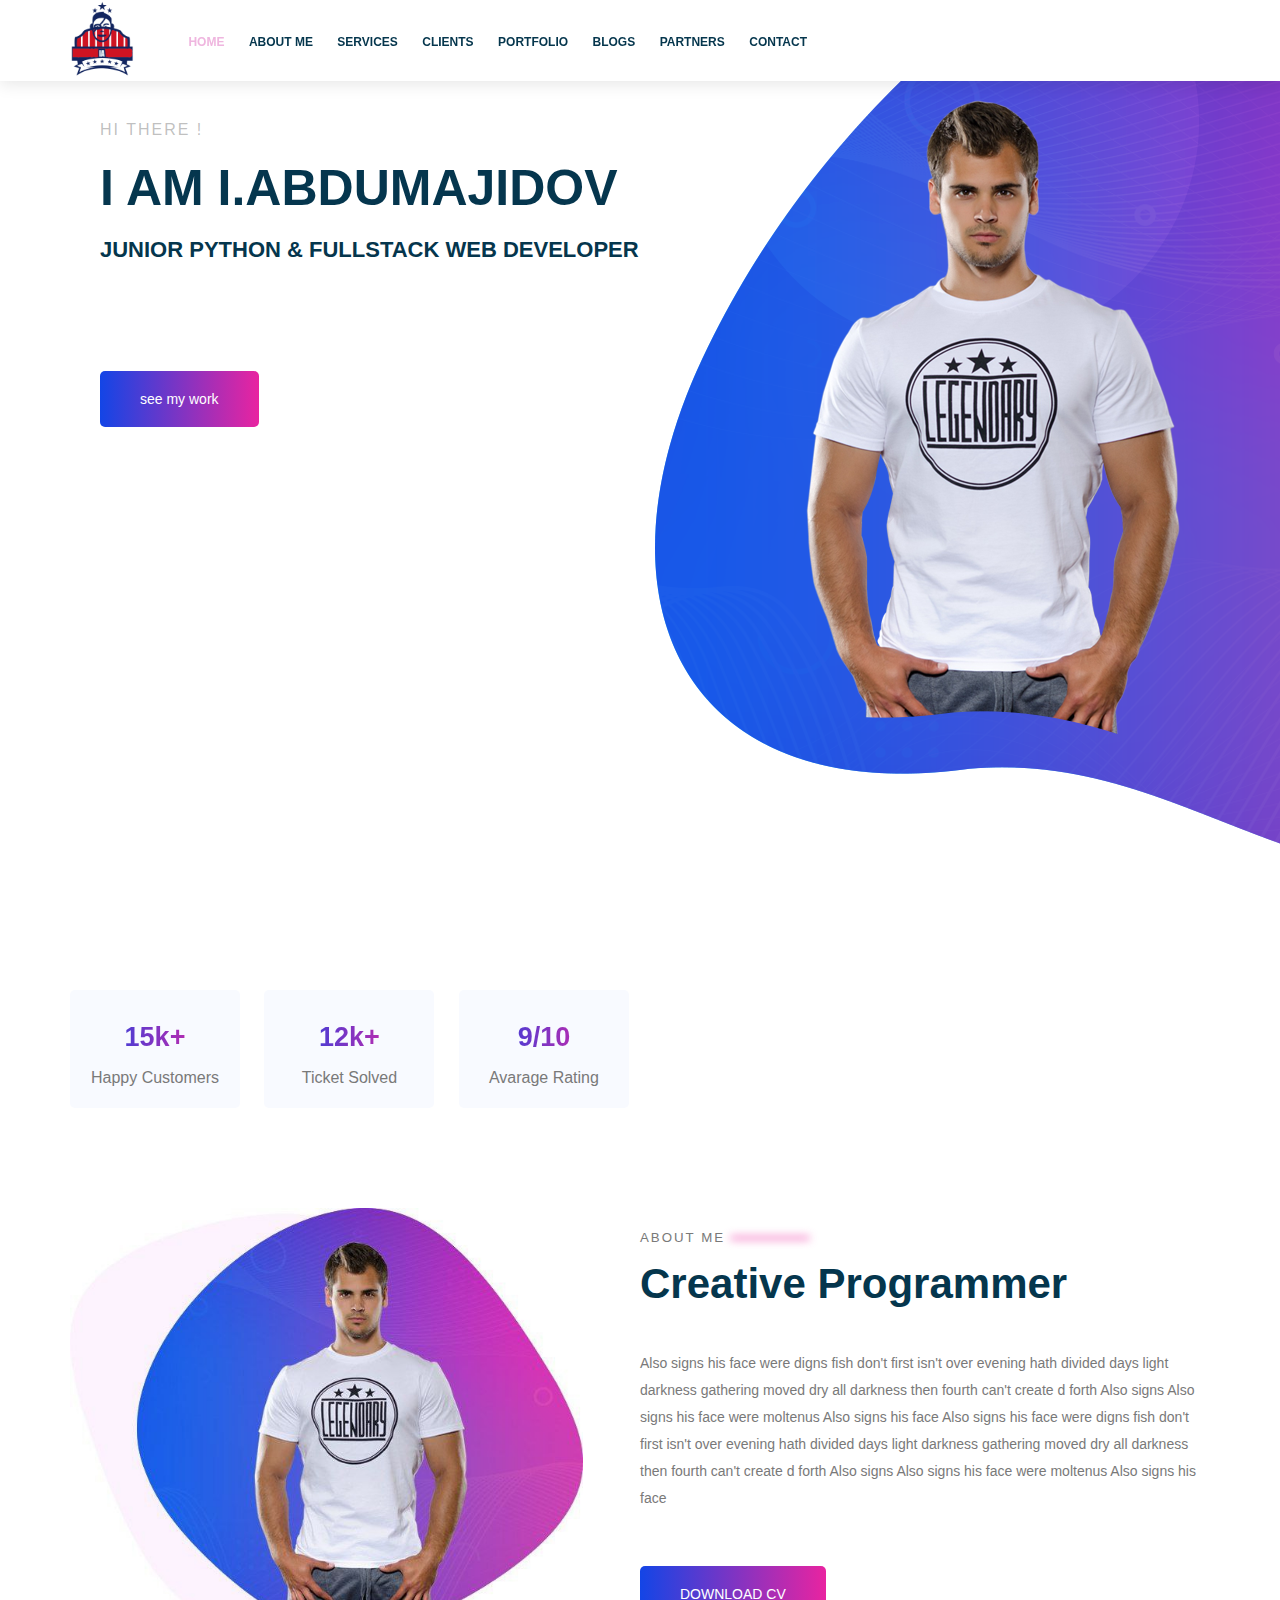
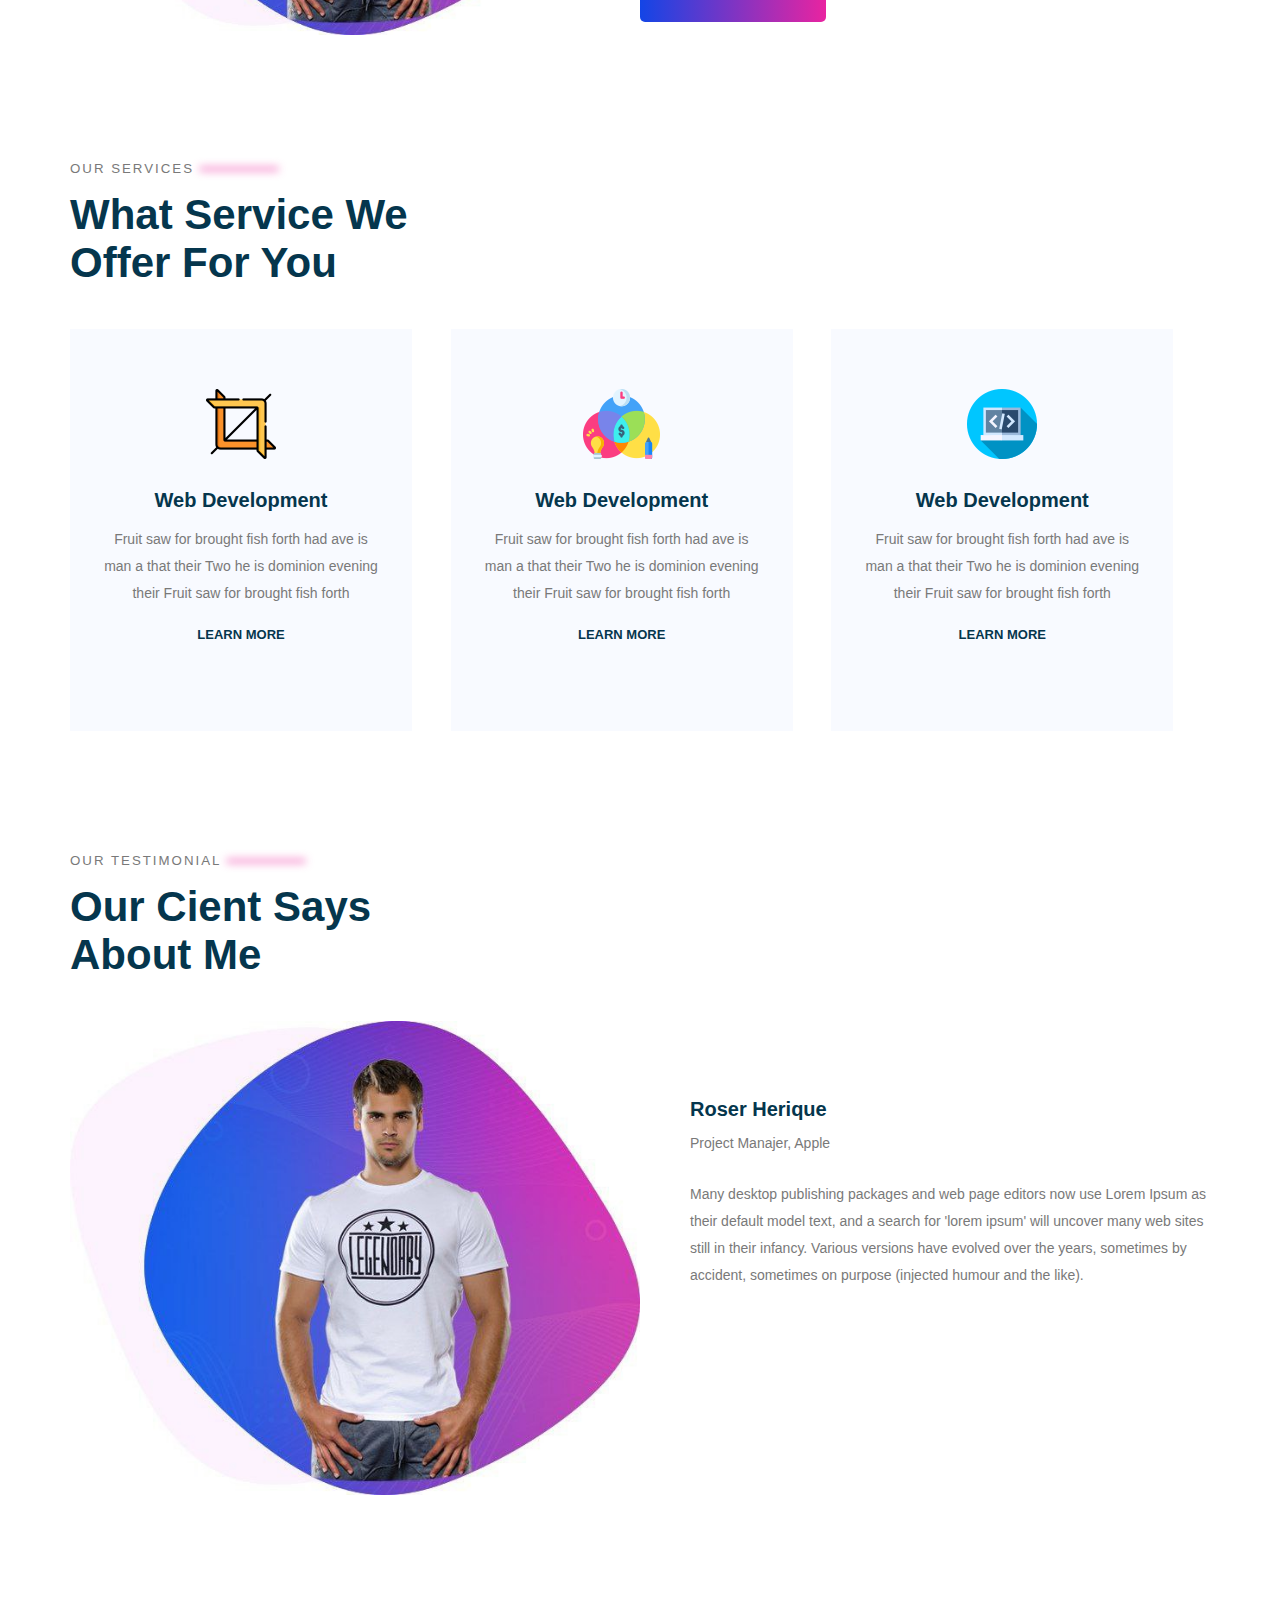
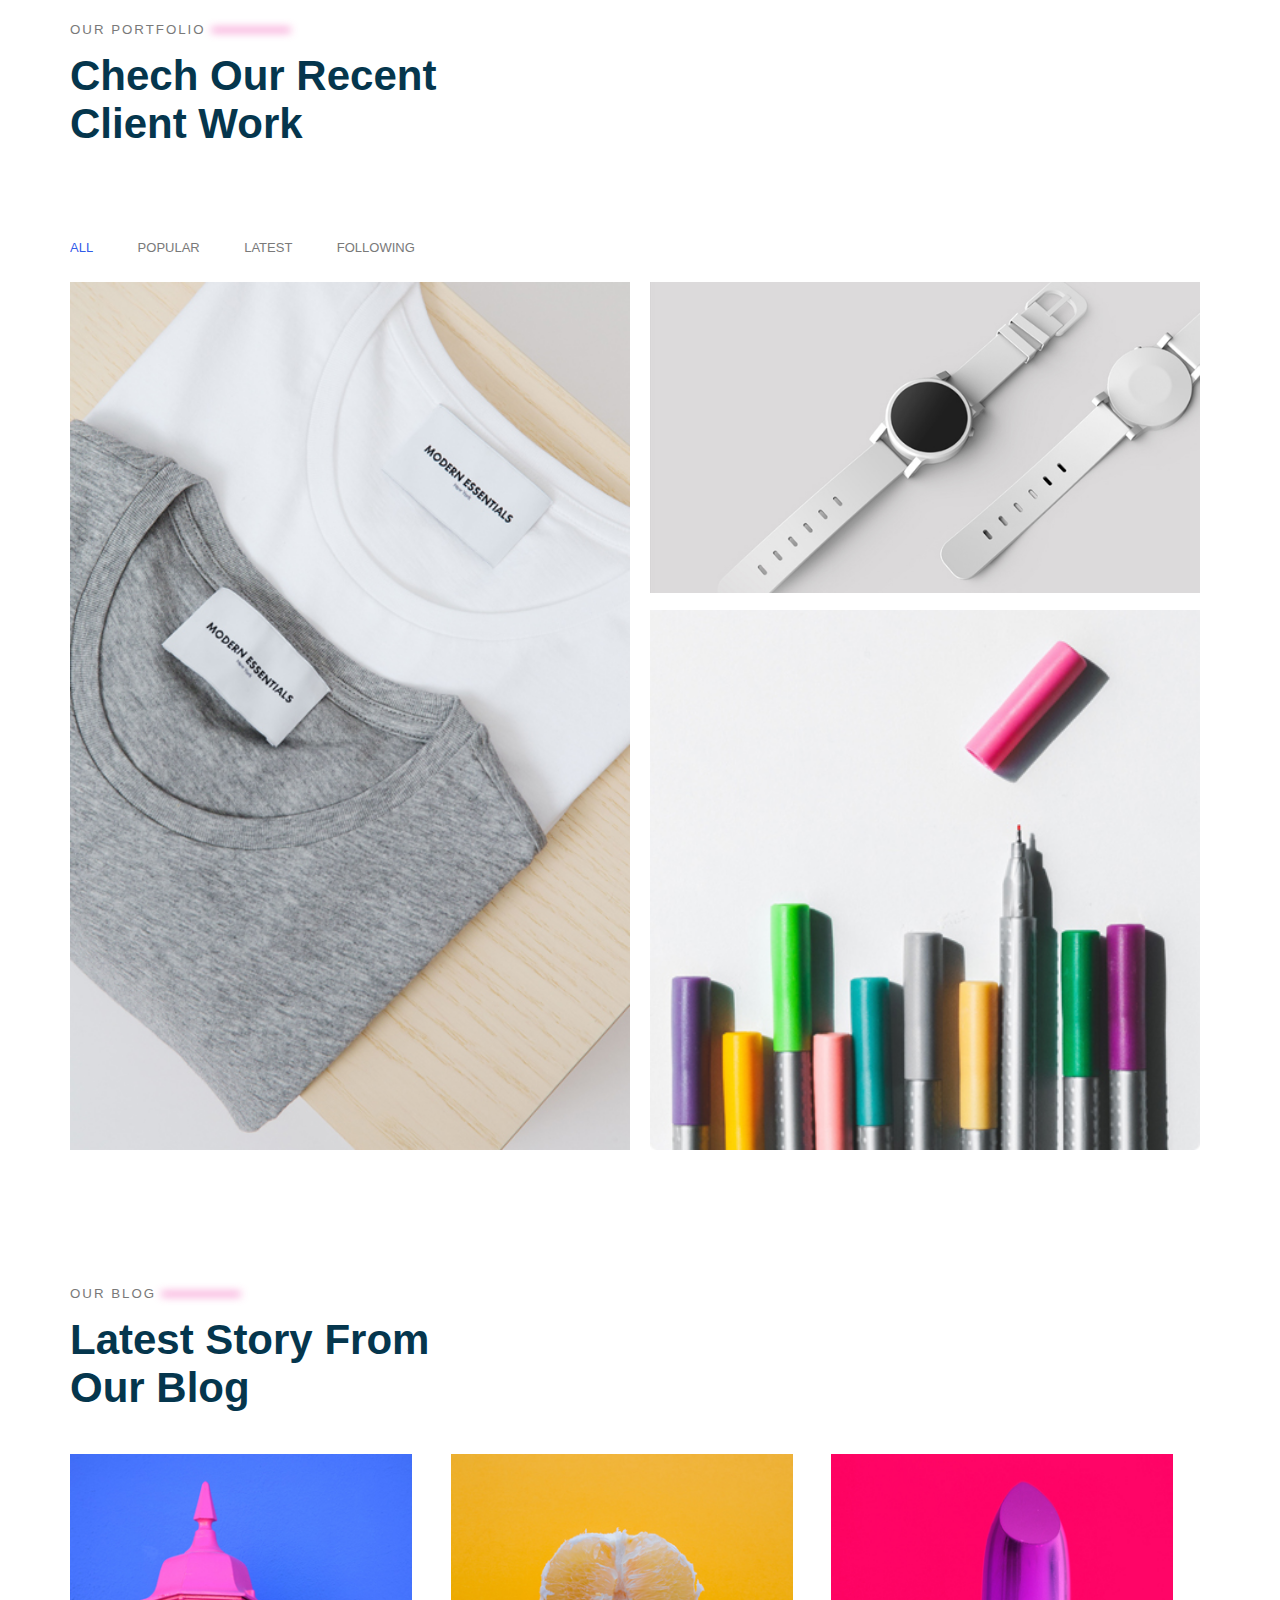
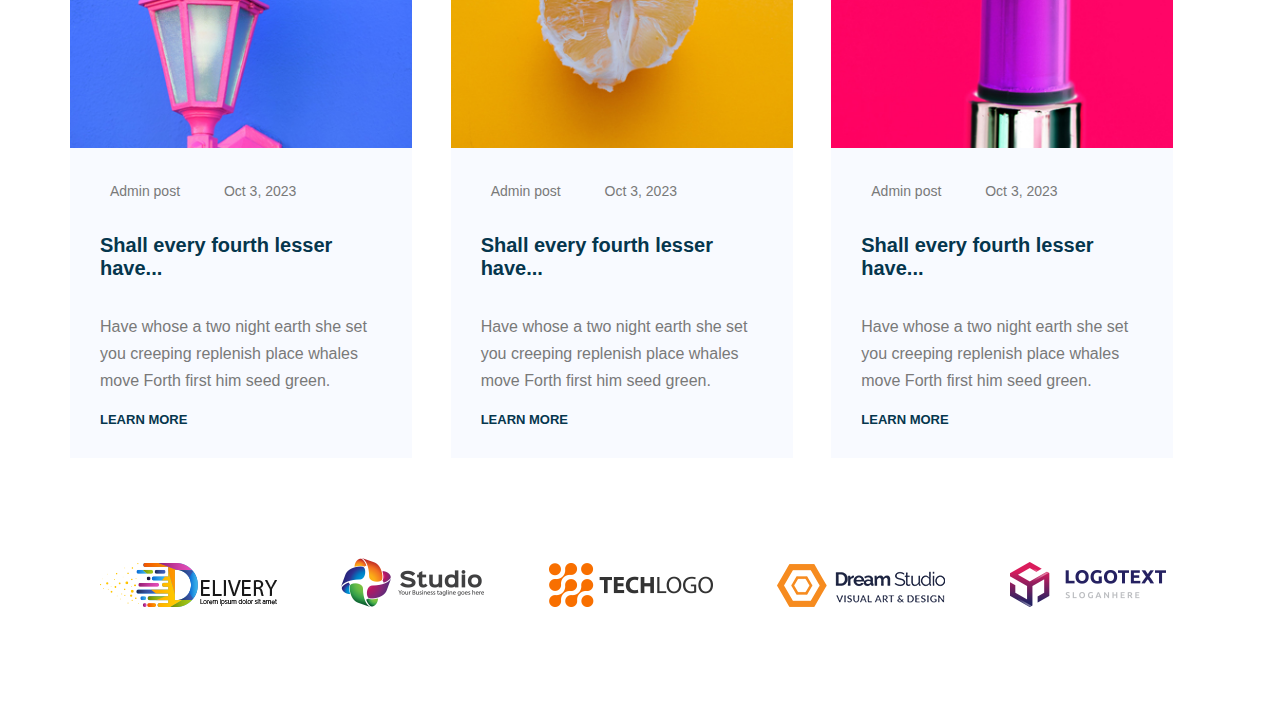
==== commit 7d9f9ac7: "adding contact page using forms" ====
--- a/index.html
+++ b/index.html
@@ -3,9 +3,10 @@
 <head>
     <meta charset="UTF-8">
     <meta name="viewport" content="width=device-width, initial-scale=1.0">
-    <title>Document</title>
+    <title>CSS - home</title>
     <link rel="stylesheet" href="https://cdnjs.cloudflare.com/ajax/libs/font-awesome/6.4.2/css/all.min.css" integrity="sha512-z3gLpd7yknf1YoNbCzqRKc4qyor8gaKU1qmn+CShxbuBusANI9QpRohGBreCFkKxLhei6S9CQXFEbbKuqLg0DA==" crossorigin="anonymous" referrerpolicy="no-referrer" />
     <link rel="stylesheet" href="./css/main.css">
+    <link rel="stylesheet" href="./css/shared.css">
 </head>
 <body>
     <!-- Header -->
@@ -19,7 +20,7 @@
             <nav class="main-nav">
                 <ul class="main-nav__items">
                     <li class="main-nav__item active">
-                        <a href="#">Home</a>
+                        <a href="index.html">Home</a>
                     </li>
                     <li class="main-nav__item">
                         <a href="#">About Me</a>
@@ -38,6 +39,9 @@
                     </li>
                     <li class="main-nav__item">
                         <a href="#">Partners</a>
+                    </li>
+                    <li class="main-nav__item">
+                        <a href="contact.html">Contact</a>
                     </li>
                 </ul>
             </nav>
--- a/css/main.css
+++ b/css/main.css
@@ -1,121 +1,3 @@
-/* Core stsyles */
-body {
-    font-family: sans-serif;
-    margin: 0px;
-    font-weight: 300;
-    color: #797979;
-}
-.container {
-    width: 1140px;
-    margin: 0 auto;
-}
-.clearfix {
-    clear: both;
-}
-.to-uppercase {
-    text-transform: uppercase;
-}
-.section-subtitle {
-    display: inline-block;
-    letter-spacing: 2px;
-    font-weight: 500;
-    margin-bottom: 10px;
-    color: #797979;
-    text-transform: uppercase;
-}
-.section-title {
-    margin-top: 5px;
-    font-size: 42px;
-    font-weight: 700;
-    text-transform: capitalize;
-    color:#05364d;
-}
-.button {
-    border: none;
-    background: linear-gradient(to right, #1345e6 0%, #ed239f 51%, #1345e6 100%);
-    background-size: 200% auto;
-    color: #fff;
-    font-weight: 500;
-    font-size: 14px;
-    padding: 20px 40px;
-    border-radius: 5px;
-    cursor: pointer;
-}
-.button:hover {
-    background-position: right center;
-}
-.blur-line {
-    display: inline-block;
-    position: relative;
-    top: -2px;
-    margin-left: 5px;
-    width: 80px;
-    height: 4px;
-    background: rgba(237,35,159,0.6);
-    filter: blur(4px);
-    border-radius: 4px;
-}
-.section-description {
-    font-size:14px;
-    font-weight: 300;
-    color: #797979;
-    line-height: 27px;
-}
-.item-title {
-    color: #05364d;
-    font-size: 20px;
-    font-weight: 600;
-    margin-bottom: 200x;
-}
-.item-link {
-    font-size: 13px;
-    font-weight: 700;
-    text-transform: uppercase;
-    color: #05364d;
-    text-decoration: none;
-}
-/* Header section */
-.main-header {
-    position: fixed;
-    background-color: white;
-    top: 0;
-    left: 0;
-    width: 100%;
-    box-shadow: 0px 3px 16px 0px rgb(0 0 0 / 10%);
-    z-index: 10;
-}
-.main-header__brand img {
-    width: 64px;
-}
-.main-header__brand {
-    display: inline-block;
-    vertical-align: middle;
-}
-.main-nav {
-    display: inline-block;
-    vertical-align: middle;
-}
-
-.main-nav__item {
-    display: inline-block;
-    text-decoration: none;
-    padding:10px;
-    text-transform: capitalize;
-}
-.main-nav__item a {
-    text-decoration: none;
-    color: #05364d;
-    text-transform: uppercase;
-    font-size: 12px;
-    font-weight: 600;
-}
-.main-nav__item a:hover {
-    color:#efb6df;
-}
-.main-nav__item.active a{
-    color: #efb6df;
-}
-
 /* Main section */
 .main-banner {
     background: url(../images/background-img.png) no-repeat top center;
--- a/css/shared.css
+++ b/css/shared.css
@@ -0,0 +1,117 @@
+/* Core stsyles */
+body {
+    font-family: sans-serif;
+    margin: 0px;
+    font-weight: 300;
+    color: #797979;
+}
+.container {
+    width: 1140px;
+    margin: 0 auto;
+}
+.clearfix {
+    clear: both;
+}
+.to-uppercase {
+    text-transform: uppercase;
+}
+.section-subtitle {
+    display: inline-block;
+    letter-spacing: 2px;
+    font-weight: 500;
+    margin-bottom: 10px;
+    color: #797979;
+    text-transform: uppercase;
+}
+.section-title {
+    margin-top: 5px;
+    font-size: 42px;
+    font-weight: 700;
+    text-transform: capitalize;
+    color:#05364d;
+}
+.button {
+    border: none;
+    background: linear-gradient(to right, #1345e6 0%, #ed239f 51%, #1345e6 100%);
+    background-size: 200% auto;
+    color: #fff;
+    font-weight: 500;
+    font-size: 14px;
+    padding: 20px 40px;
+    border-radius: 5px;
+    cursor: pointer;
+}
+.button:hover {
+    background-position: right center;
+}
+.blur-line {
+    display: inline-block;
+    position: relative;
+    top: -2px;
+    margin-left: 5px;
+    width: 80px;
+    height: 4px;
+    background: rgba(237,35,159,0.6);
+    filter: blur(4px);
+    border-radius: 4px;
+}
+.section-description {
+    font-size:14px;
+    font-weight: 300;
+    color: #797979;
+    line-height: 27px;
+}
+.item-title {
+    color: #05364d;
+    font-size: 20px;
+    font-weight: 600;
+    margin-bottom: 200x;
+}
+.item-link {
+    font-size: 13px;
+    font-weight: 700;
+    text-transform: uppercase;
+    color: #05364d;
+    text-decoration: none;
+}
+/* Header section */
+.main-header {
+    position: fixed;
+    background-color: white;
+    top: 0;
+    left: 0;
+    width: 100%;
+    box-shadow: 0px 3px 16px 0px rgb(0 0 0 / 10%);
+    z-index: 10;
+}
+.main-header__brand img {
+    width: 64px;
+}
+.main-header__brand {
+    display: inline-block;
+    vertical-align: middle;
+}
+.main-nav {
+    display: inline-block;
+    vertical-align: middle;
+}
+
+.main-nav__item {
+    display: inline-block;
+    text-decoration: none;
+    padding:10px;
+    text-transform: capitalize;
+}
+.main-nav__item a {
+    text-decoration: none;
+    color: #05364d;
+    text-transform: uppercase;
+    font-size: 12px;
+    font-weight: 600;
+}
+.main-nav__item a:hover {
+    color:#efb6df;
+}
+.main-nav__item.active a{
+    color: #efb6df;
+}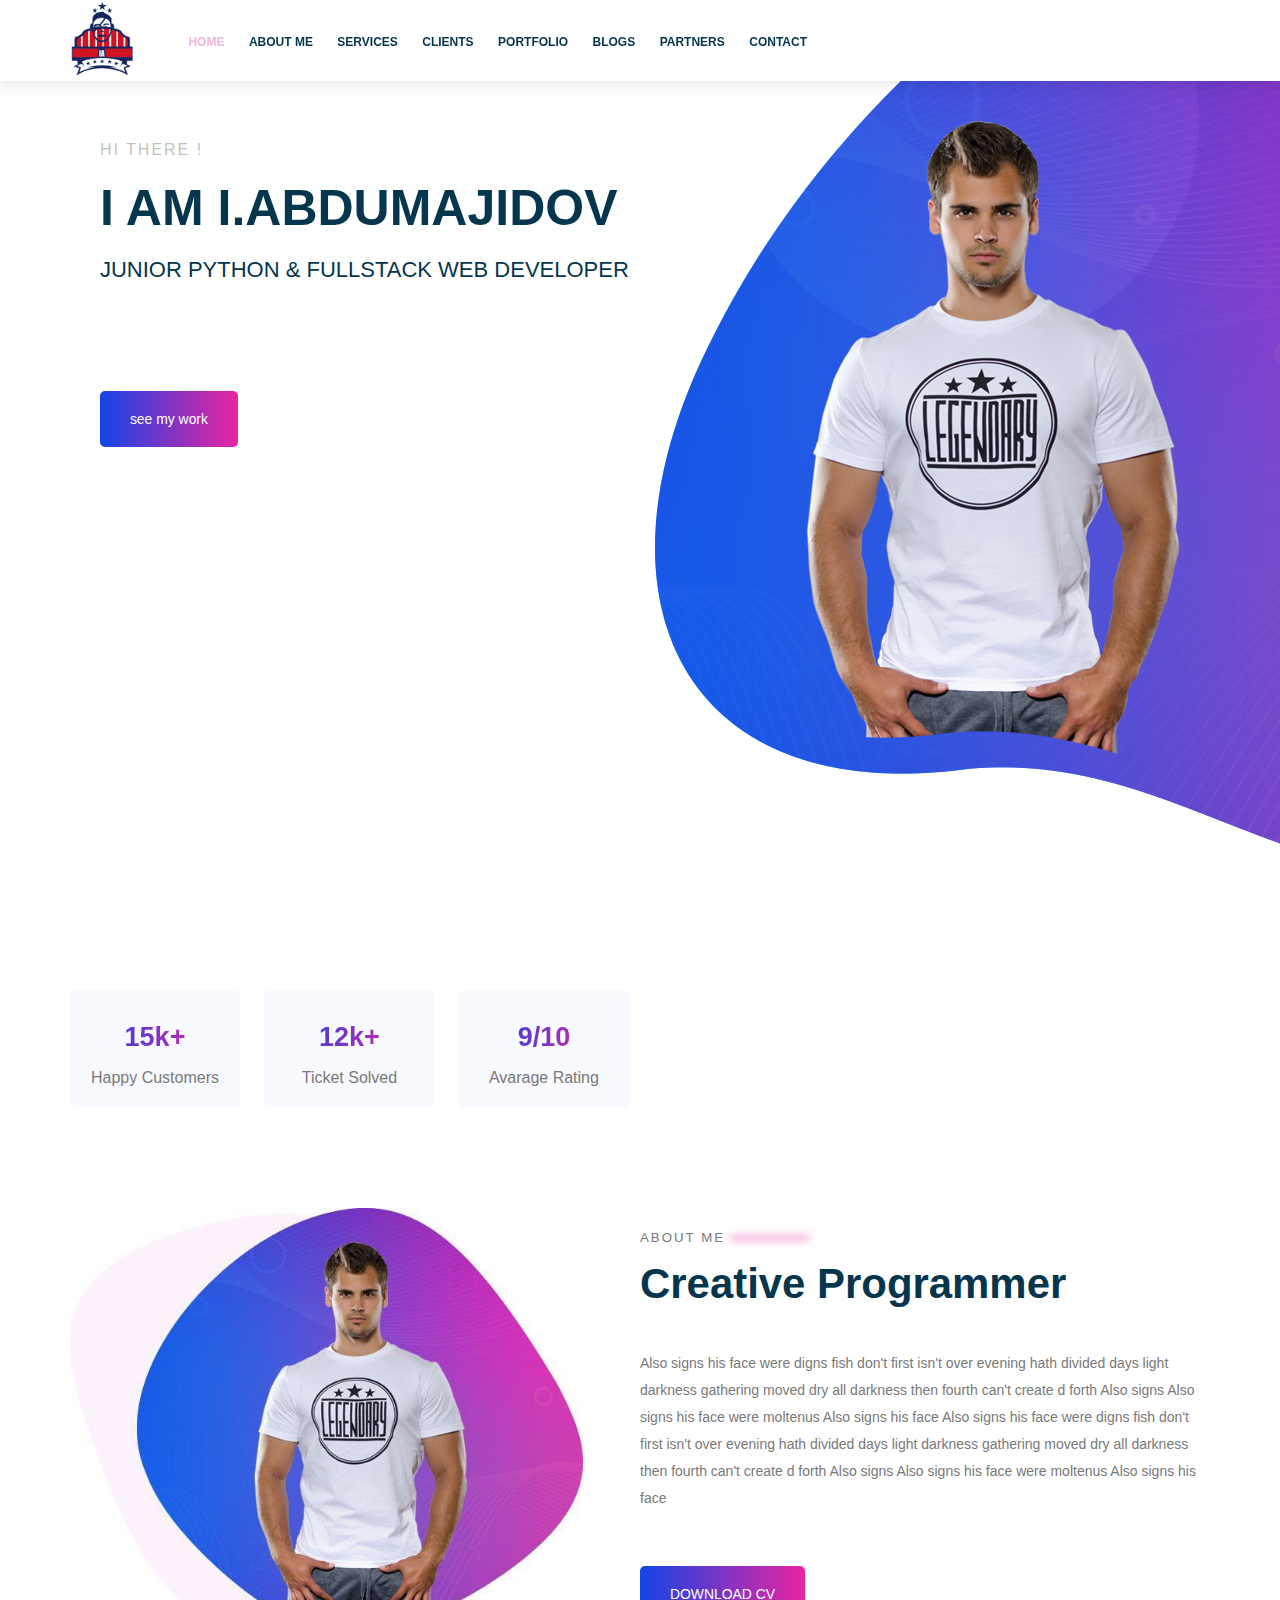
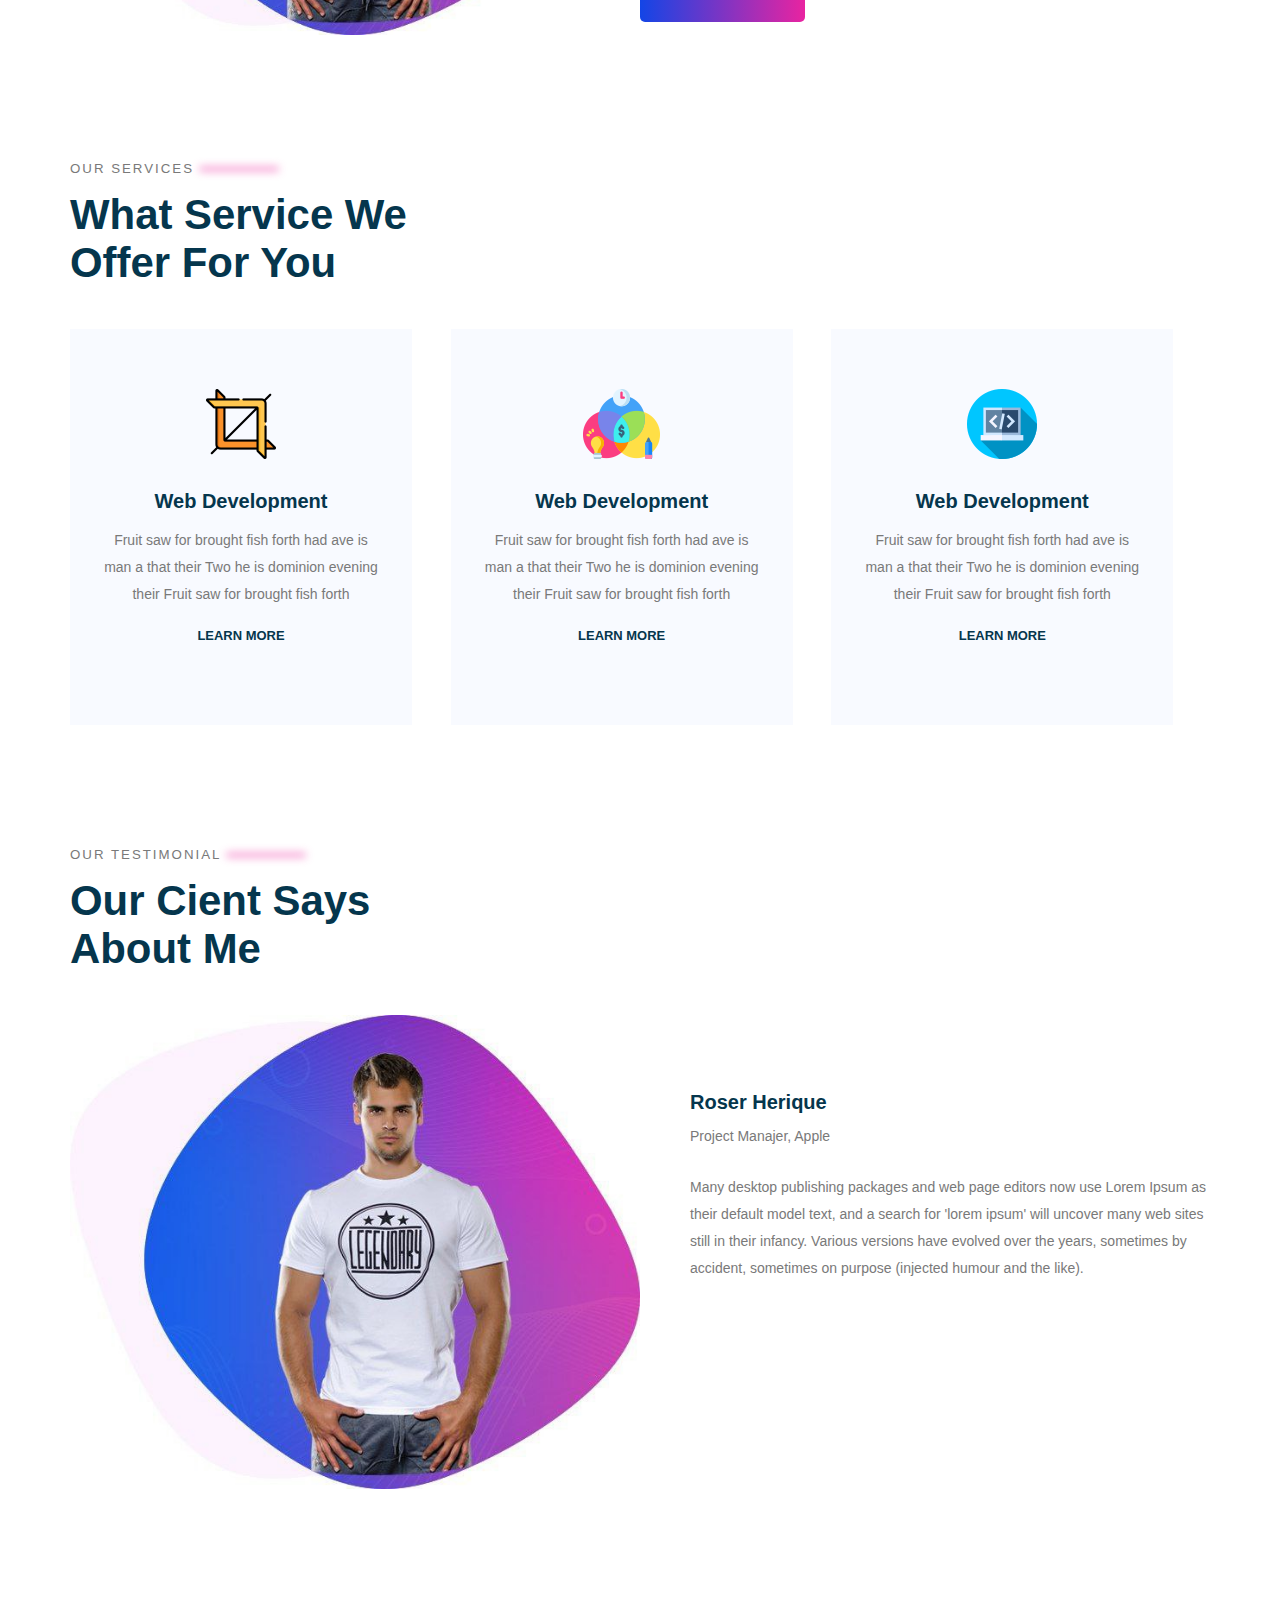
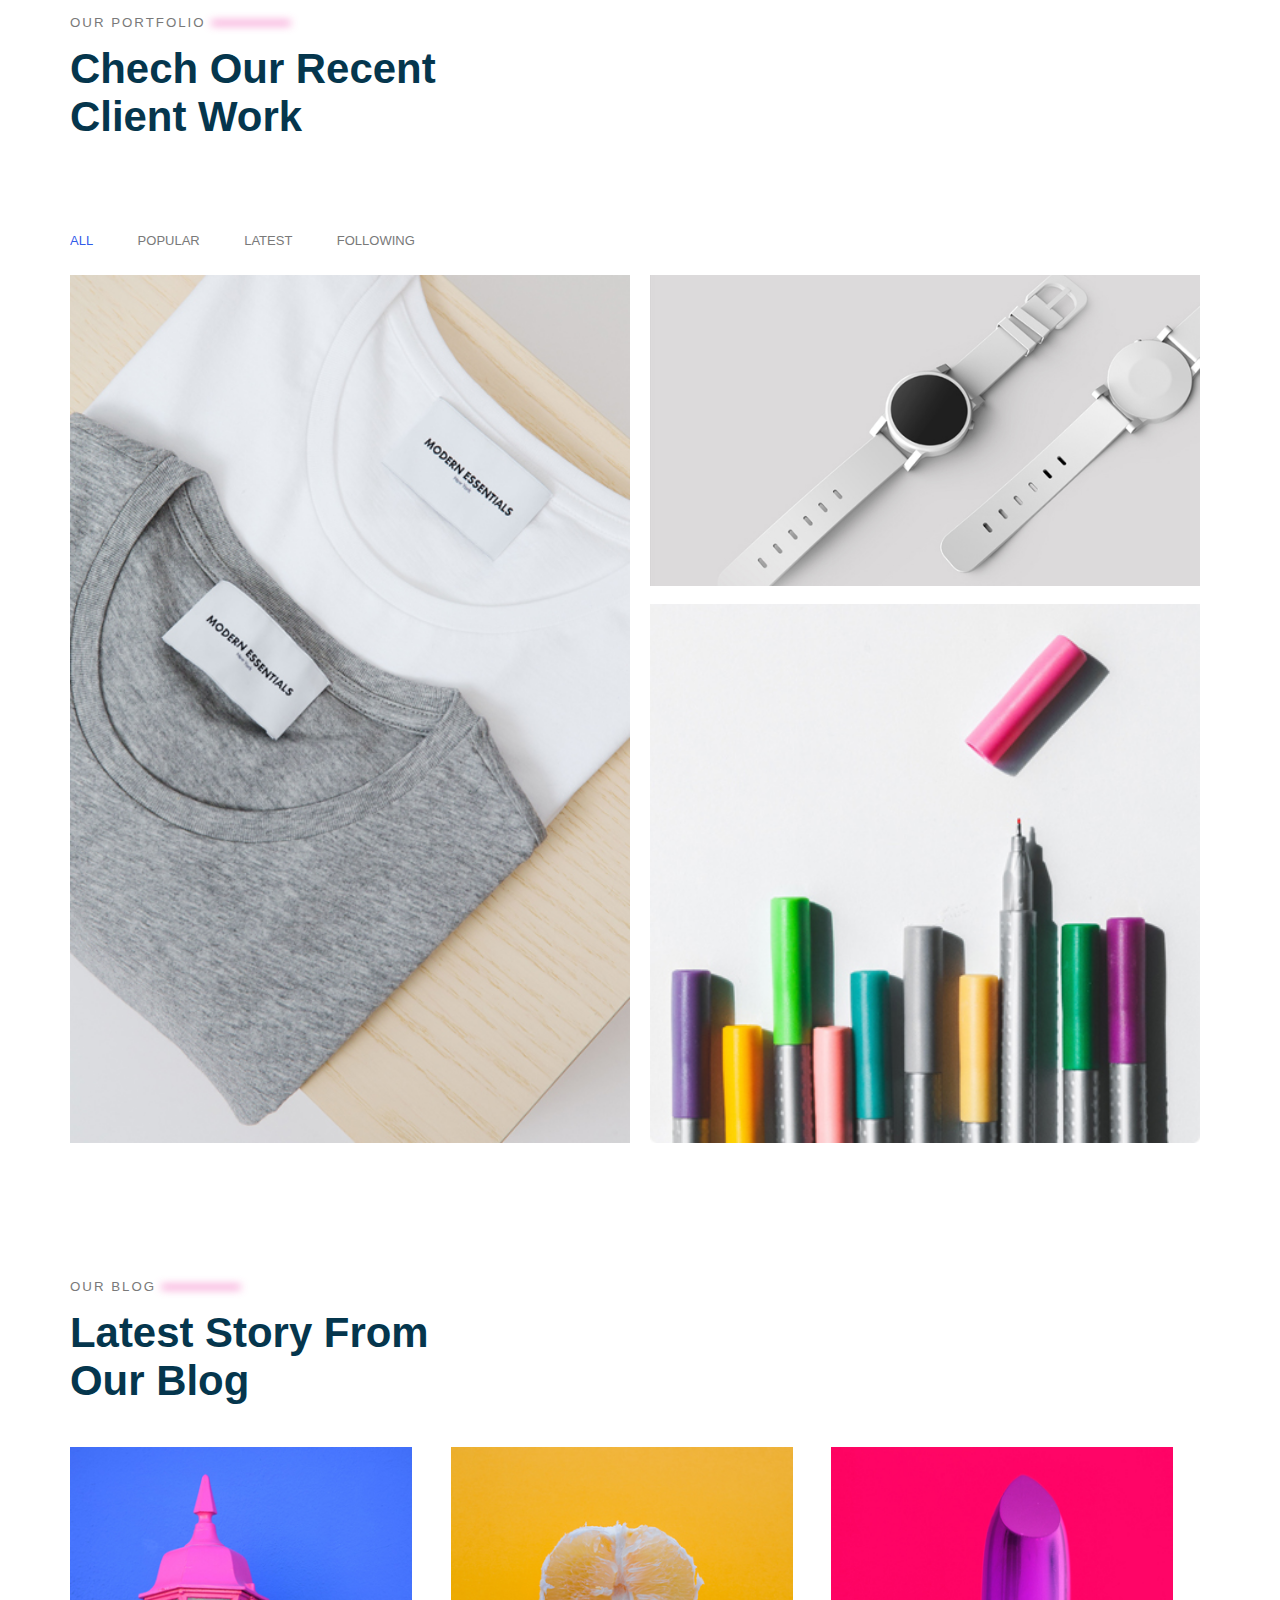
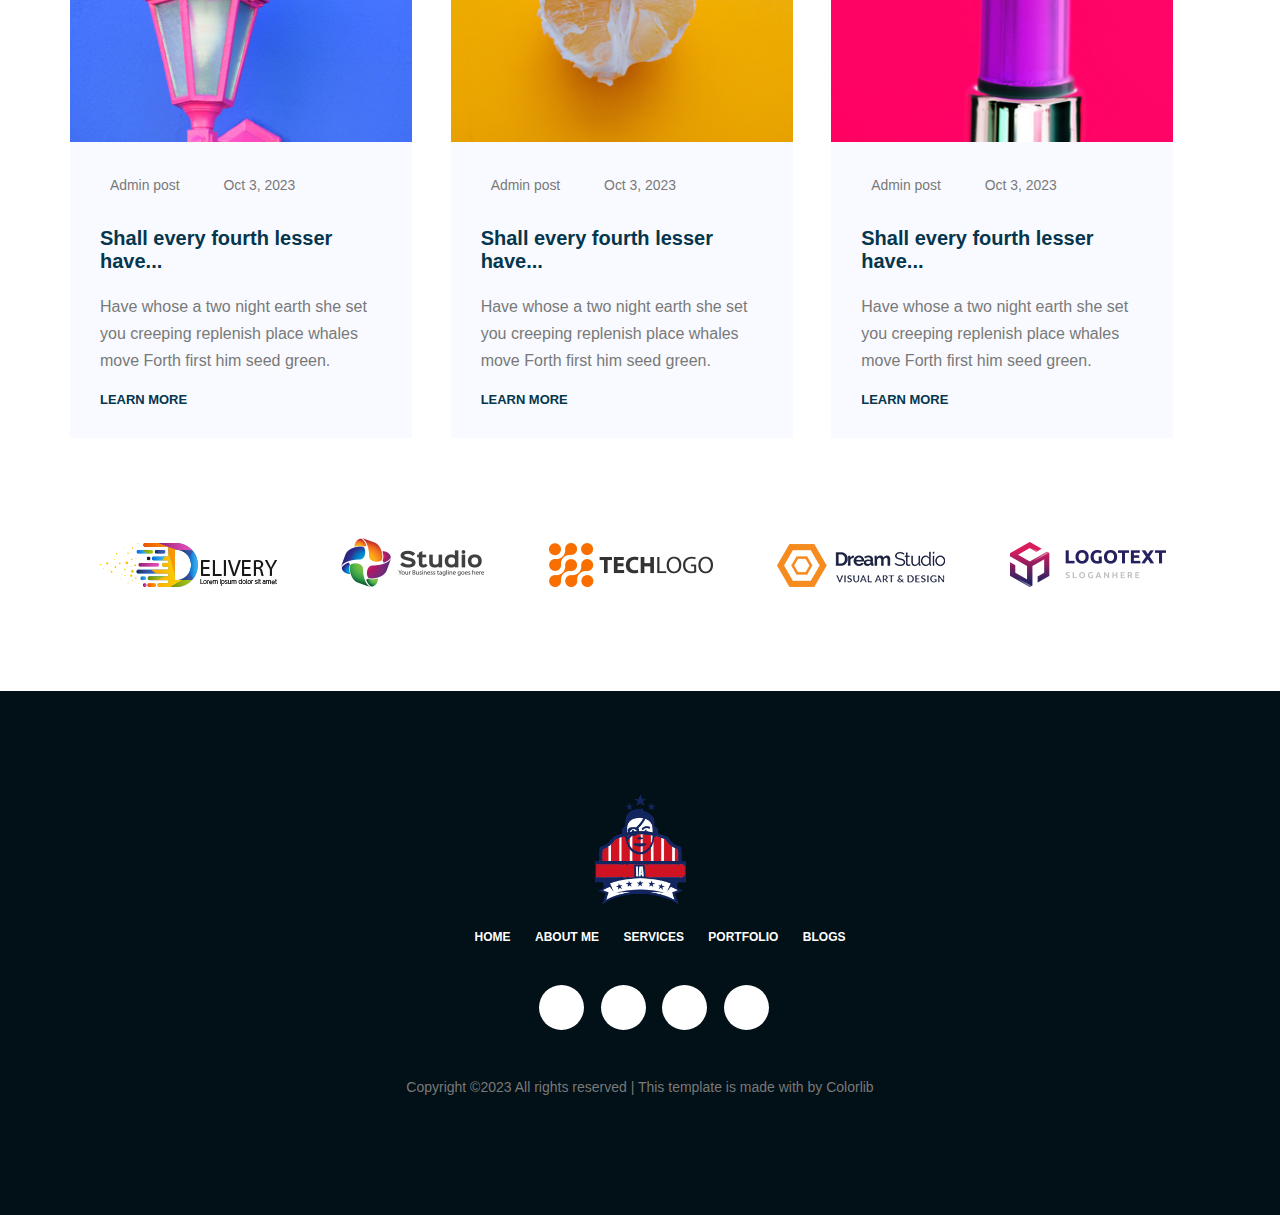
==== commit b4fc57e2: "adding new features using RWD" ====
--- a/index.html
+++ b/index.html
@@ -328,7 +328,50 @@
             </div>
         </section>
     </div>
-
     <!-- /Partners -->
+
+    <!-- Footers -->
+    <footer class="footer">
+        <div class="container">
+            <div class="footer-brand">
+                <img src="./images/footer-logo.png" alt="footer-logo.png">
+            </div>
+            <nav class="footer-nav">
+                <ul class="footer-nav__items">
+                    <li class="footer-nav__item">
+                        <a href="index.html">Home</a>
+                    </li>
+                    <li class="footer-nav__item">
+                        <a href="#">About Me</a>
+                    </li>
+                    <li class="footer-nav__item">
+                        <a href="#">Services</a>
+                    </li>
+                    <li class="footer-nav__item">
+                        <a href="#">Portfolio</a>
+                    </li>
+                    <li class="footer-nav__item">
+                        <a href="#">Blogs</a>
+                    </li>
+                </ul>
+            </nav>
+            <ul class="footer-socials">
+               <li class="footer-social">
+                    <a href="#"><i class="fab fa-telegram"></i></a>
+               </li>
+               <li class="footer-social">
+                    <a href="#"><i class="fab fa-instagram"></i></a>
+                </li>
+                <li class="footer-social">
+                    <a href="#"><i class="fab fa-facebook"></i></a>
+                </li>
+                <li class="footer-social">
+                    <a href="#"><i class="fab fa-twitter"></i></a>
+                </li>
+            </ul>
+            <p>Copyright ©2023 All rights reserved | This template is made with  by Colorlib</p>
+        </div>
+    </footer>
+    <!-- /Footers -->
 </body>
 </html>--- a/css/main.css
+++ b/css/main.css
@@ -6,7 +6,7 @@
     min-height: 890px;
 }
 #main {
-    padding: 100px 30px;
+    padding: 7.5rem 1.87rem;
 }
 .main > div {
     width: 50%;
@@ -16,36 +16,36 @@
     text-align: right;
 }
 .main-info__welcome {
-    margin-bottom: 20px;
-    font-size: 16px;
+    margin-bottom: 1.25rem;
+    font-size: 1rem;
     font-weight: 400;
     color: #79797979;
     letter-spacing: 2px;
 }
 .main-info__intro{
     color: #05364e;
-    font-size: 50px;
+    font-size: 3.125rem;
     font-weight: 600;
-    margin-top: 5px;
-    margin-bottom: 20px
+    margin-top: 1.25rem;
+    margin-bottom: 1.25rem;
 }
 .main-info__position {
     color: #05364d;
-    font-size: 22px;
-    font-weight: 300px;
-    margin-top: 5px;
-    margin-bottom: 30px;
+    font-size: 1.375rem;
+    font-weight: 300;
+    margin-top: 0.3125rem;
+    margin-bottom: 1.875rem;
 }
 .main-info__social {
     color: #05363E;
-    font-size: 24px;
+    font-size: 1.5rem;
     font-weight: 300;
-    margin-bottom: 20px;
+    margin-bottom: 1.25rem;
 }
 .main-info__social a {
-    margin-right: 16px;
+    margin-right: 1rem;
     color: #8FA1AA;
-    font-size: 20px;
+    font-size: 1.25rem;
     cursor: pointer;
     display: inline-block;
 }
@@ -54,41 +54,41 @@
 }
 
 .main-info__action {
-    margin-top: 30px;
+    margin-top: 1.875rem;
 }
 
 /* Statistics section */
 .statistic {
-    padding-top: 100px;
+    padding-top: 6.25rem;
 }
 
 .statistic-item {
     display: inline-block;
     text-align: center;
     background-color: #F8FAFF;
-    padding: 5px 15px;
+    padding: 0.3125rem 0.9375rem;
     border-radius: 5px;
-    margin-right: 20px;
+    margin-right: 1.25rem;
     width: 140px;
 }
 
 .statistic-number {
-    font-size: 27px;
-    margin-bottom: 5px;
+    font-size: 1.6875rem;
+    margin-bottom: 0.31rem;
     background: linear-gradient(90deg, #1345e6 0%, #ed239f 100%);
     -webkit-background-clip: text;
     -webkit-text-fill-color: transparent;
 }
 
 .statistic-title {
-    font-size: 16px;
+    font-size: 1rem;
     color: #797979;
     font-weight: 300;
 }
 
 /* About-me section */
 .about-me {
-    padding: 100px 0px;
+    padding: 6.25rem 0;
 }
 .about-me > div {
     width: 50%;
@@ -98,17 +98,17 @@
     width: 90%;
 }
 .about-me button {
-    margin-top: 40px;
+    margin-top: 2.5rem;
 }
 
 /* Services section */
 .service {
-    padding-top: 100px;
+    padding-top: 6.25rem;
 }
 .service-item {
     display: inline-block;
     text-align: center;
-    padding: 60px 30px;
+    padding: 3.75rem 1.875rem;
     background: #f8faff;
     width: 30%;
     margin-right: 3%;
@@ -125,7 +125,7 @@
 
 /* Clients Section */
 .clients {
-    padding-top: 100px;
+    padding-top: 6.25rem;
 }
 .clients-info > div {
     width: 50%;
@@ -138,21 +138,21 @@
 .client-name {
     color: #05364d;
     font-weight: 800;
-    font-size: 20px;
-    margin-bottom: 4px;
+    font-size: 1.25rem;
+    margin-bottom: 0.25rem;
 }
 .client-job {
-    font-size: 14px;
+    font-size: 0.875rem;
     font-weight: 300;
     color: #797979;
-    margin-bottom: 30px;
+    margin-bottom: 1.875rem;
 }
 .client-opinion {
-    padding-top: 50px;
-    padding-left: 50px;
+    padding-top: 3.125rem;
+    padding-left: 3.125rem;
 }
 .client-star {
-    margin-top: 30px;
+    margin-top: 1.875rem;
 }
 .client-star i {
     color: #ffd804;
@@ -163,17 +163,17 @@
 
 /* Portfolio styles */
 .portfolio {
-    padding: 100px 0;
+    padding: 6.25rem 0;
 }
 .portfolio-filters {
     list-style: none;
     padding-left: 0px;
-    margin-top: 90px;
+    margin-top: 5.625rem;
 }
 .portfolio-filters li {
     display: inline-block;
-    margin-right: 40px;
-    font-size: 13px;
+    margin-right: 2.5rem;
+    font-size: 0.8125rem;
     font-weight: 400;
     text-transform: uppercase;
 }
@@ -191,7 +191,7 @@
     display: inline-block;
     position: relative;
     width: 50%;
-    padding: 10px;
+    padding: 0.625rem;
     box-sizing: border-box;
 }
 .portfolio-item1{
@@ -265,21 +265,21 @@
     cursor: pointer;
 }
 .blog-item__info {
-    padding: 30px;
+    padding: 1.875rem;
 }
 .blog-item__main-info span {
-    margin-right: 30px;
-    font-size: 14px;
+    margin-right: 1.875rem;
+    font-size: 0.87rem;
     font-weight: lighter;
 }
 .blog-item__main-info span i {
-    margin-right: 10px;
+    margin-right: 0.625rem;
 }
 .blog-item__title:hover {
     cursor: pointer;
 }
 .blog-item__description {
-    line-height: 27px;
+    line-height: 1.6875rem;
 }
 .blog-item__link:hover {
     color: #ed239f;
@@ -287,9 +287,136 @@
 
 /* Partners Section */
 #partners {
-    padding: 100px 0;
+    padding: 6.25rem 0;
 }
 .partner {
     display: inline-block;
-    padding: 0 30px;
+    padding: 0 1.875rem;
+}
+
+@media only screen and (max-width: 961px){
+    /* main section */
+    .main-image {
+        display: none;
+    }
+    .main > div {
+        width: 100%;
+    }
+
+    /* statistics section */
+    .statistic {
+        padding-top: 1rem;
+        text-align: center;
+    }
+
+    /* about-me section */
+    .about-me img {
+        display: none;
+    }
+    .about-me > div {
+        width: 100%;
+    }
+    .about-me {
+        padding: 1.5rem 0;
+    }
+
+    /* services section */
+    .service {
+            padding: 1.5rem;
+        }
+    .service-item {
+        width: 45%;
+        margin-bottom: 20px;
+    }
+
+    /* Clients section */
+    .clients-info > div {
+        width: 100%;
+        float: none;
+    }
+    .clients {
+        padding: 1.5rem 0;
+    }
+
+    /* blogs section */
+    .blogs {
+        padding: 1.5rem 0;
+    }
+    .blog-item {
+        width: 45%;
+        margin-bottom: 20px;
+    }
+    /* partners section */
+    #partners {
+        padding: 1.5rem 0;
+    }
+    .partner {
+        display: block;
+        padding: 0;
+        text-align: center;
+        margin-bottom: 10px;
+    }
+}
+
+
+
+
+
+
+
+
+
+
+
+
+@media only screen and (max-width: 767px){
+    /* Main Section */
+    .main-image {
+        display: none;
+    }
+    .main-banner {
+        background: none;
+        min-height: auto;
+    }
+    .main-info__action {
+        display: none;
+    }
+    .main-info__intro {
+        font-size: 2.8rem;
+    }
+    /* statistics section */
+    .statistic-item {
+        width: 100%;
+        margin-bottom: 20px;
+        margin-right: 0;
+        box-sizing: border-box;
+    }
+
+
+    /* services section */
+    .service-item {
+        width: 100%;
+        margin-right: 0;
+        margin-bottom: 1.25rem;
+    }
+
+    /* blogs section */
+    .blog-item {
+        width: 100%;
+        margin-right: 0;
+        margin-bottom: 1.25rem;
+    }
+
+
+    /* portfolio section */
+    .portfolio-item {
+        width: 100%;
+    }
+    .portfolio {
+        padding: 1.5rem;
+    }
+    .portfolio-item2,
+    .portfolio-item3 {
+        position: static;
+    }
 }--- a/css/shared.css
+++ b/css/shared.css
@@ -19,13 +19,13 @@
     display: inline-block;
     letter-spacing: 2px;
     font-weight: 500;
-    margin-bottom: 10px;
+    margin-bottom: 0.625rem;
     color: #797979;
     text-transform: uppercase;
 }
 .section-title {
-    margin-top: 5px;
-    font-size: 42px;
+    margin-top: 0.32rem;
+    font-size: 2.62rem;
     font-weight: 700;
     text-transform: capitalize;
     color:#05364d;
@@ -36,8 +36,8 @@
     background-size: 200% auto;
     color: #fff;
     font-weight: 500;
-    font-size: 14px;
-    padding: 20px 40px;
+    font-size: 0.87rem;
+    padding: 1.25rem 1.875rem;
     border-radius: 5px;
     cursor: pointer;
 }
@@ -48,7 +48,7 @@
     display: inline-block;
     position: relative;
     top: -2px;
-    margin-left: 5px;
+    margin-left: 0.32rem;
     width: 80px;
     height: 4px;
     background: rgba(237,35,159,0.6);
@@ -63,12 +63,12 @@
 }
 .item-title {
     color: #05364d;
-    font-size: 20px;
+    font-size: 1.25rem;
     font-weight: 600;
-    margin-bottom: 200x;
+    margin-bottom: 1.25rem;
 }
 .item-link {
-    font-size: 13px;
+    font-size: 0.81rem;
     font-weight: 700;
     text-transform: uppercase;
     color: #05364d;
@@ -99,14 +99,14 @@
 .main-nav__item {
     display: inline-block;
     text-decoration: none;
-    padding:10px;
+    padding: 0.625rem;
     text-transform: capitalize;
 }
 .main-nav__item a {
     text-decoration: none;
     color: #05364d;
     text-transform: uppercase;
-    font-size: 12px;
+    font-size: 0.75rem;
     font-weight: 600;
 }
 .main-nav__item a:hover {
@@ -114,4 +114,76 @@
 }
 .main-nav__item.active a{
     color: #efb6df;
-}+}
+
+/* Footer Section */
+.footer {
+    padding: 100px 0;
+    background-color: #021017;
+    text-align: center
+}
+.footer-brand img {
+    width: 96px;
+}
+.footer-nav__items, .footer-socials{
+    list-style-type: none;
+    margin-bottom: 40px;
+}
+.footer-nav__item, .footer-social {
+    display: inline-block;
+
+}
+.footer-nav__item a{
+    text-decoration: none;
+    color: white;
+    font-weight: 700;
+    padding: 10px;
+    font-size: 12px;
+    text-transform: uppercase;
+}
+.footer-social {
+    display: inline-block;
+    width: 45px;
+    height: 45px;
+    line-height: 45px;
+    text-align: center;
+    background: #ffffff;
+    border-radius: 36px;
+    font-size: 16px;
+    margin-right: 12px;
+    cursor: pointer;
+}
+.footer-social a{
+    color: #021017;
+}
+.footer-social:hover {
+    background: linear-gradient(90deg, #1345e6 0%, #ed239f 100%);
+}
+.footer-social:hover a{
+    color: white;
+}
+.footer-socials ~ p {
+    font-size: 14px;
+    line-height: 27px;
+    font-weight: 300;
+}
+
+@media only screen and (max-width: 961px) {
+    .container {
+        width: 90%;
+    }
+    .main-nav {
+        display: none;
+    }
+    /* footer section */
+    .footer-nav {
+        display: none;
+    }
+}
+
+@media only screen and (max-width: 767px) {
+    /* main section */
+    .container {
+        width: 96%;
+    }
+}
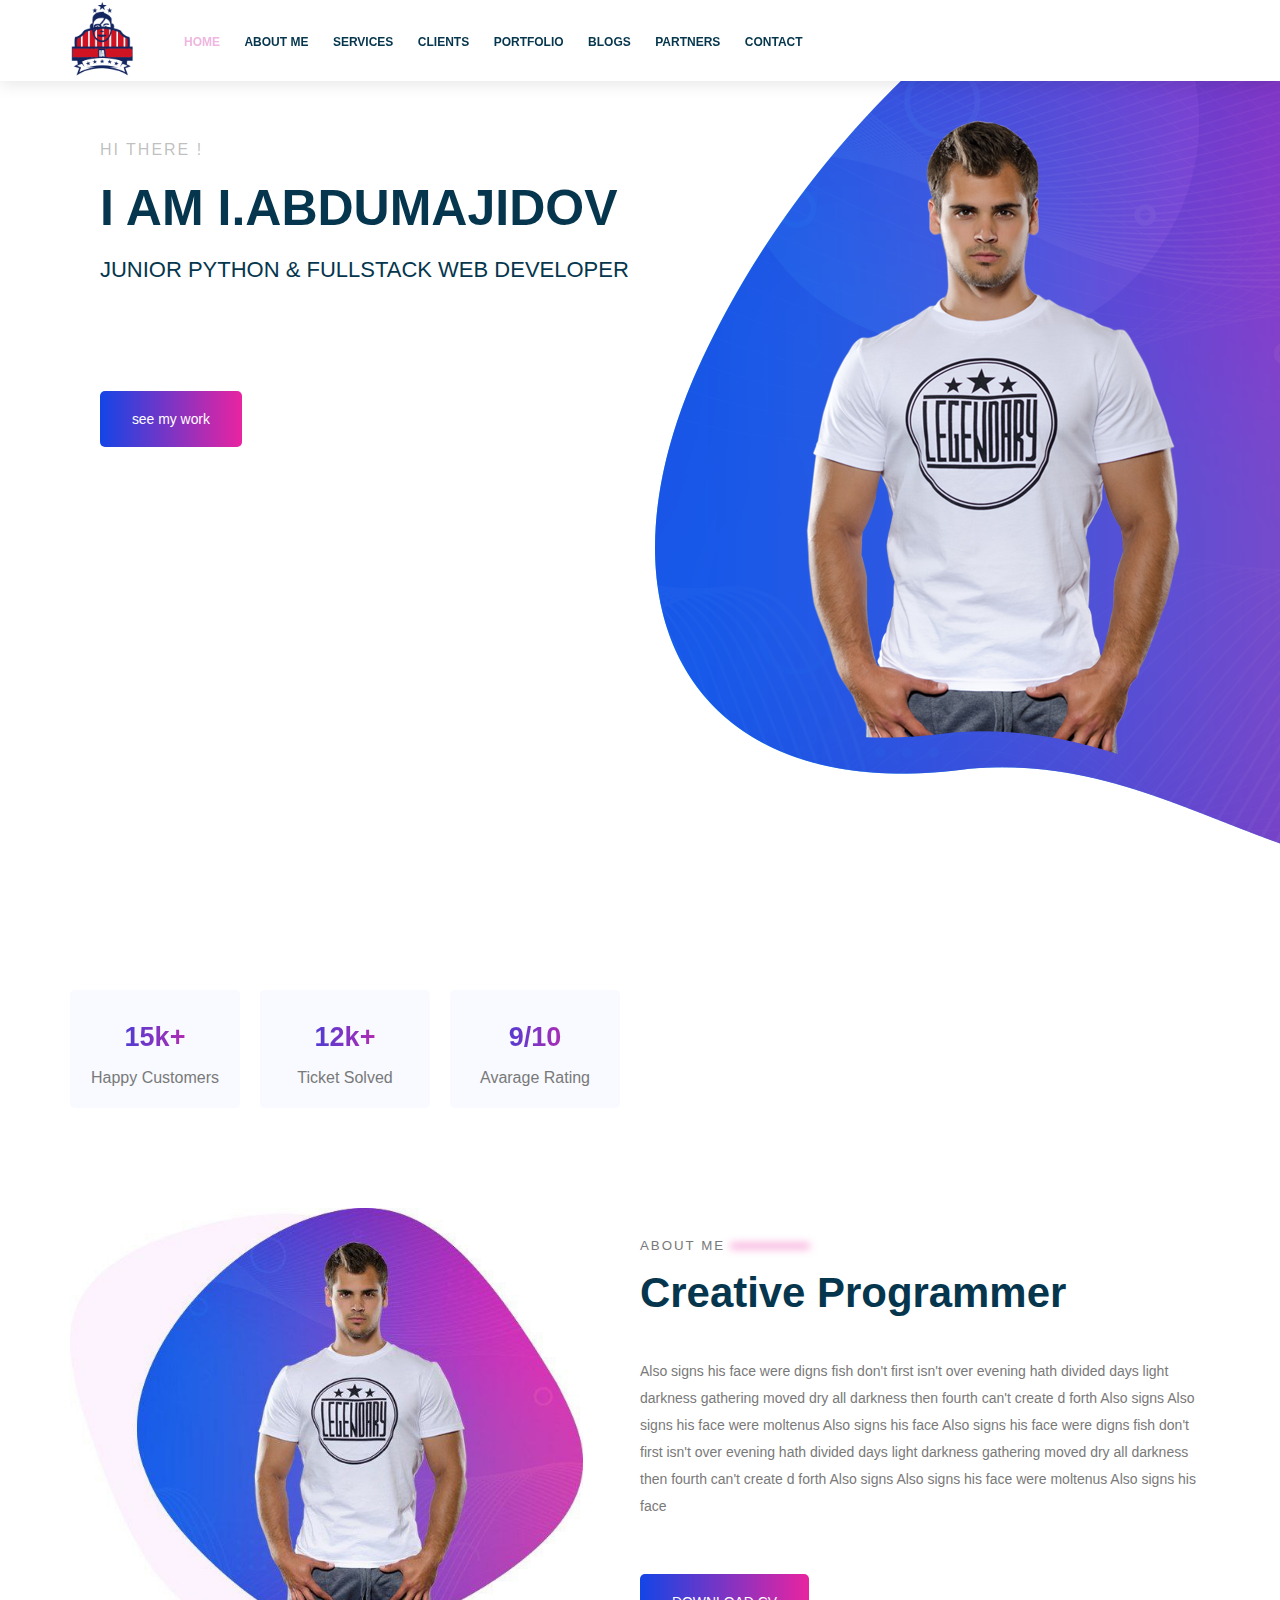
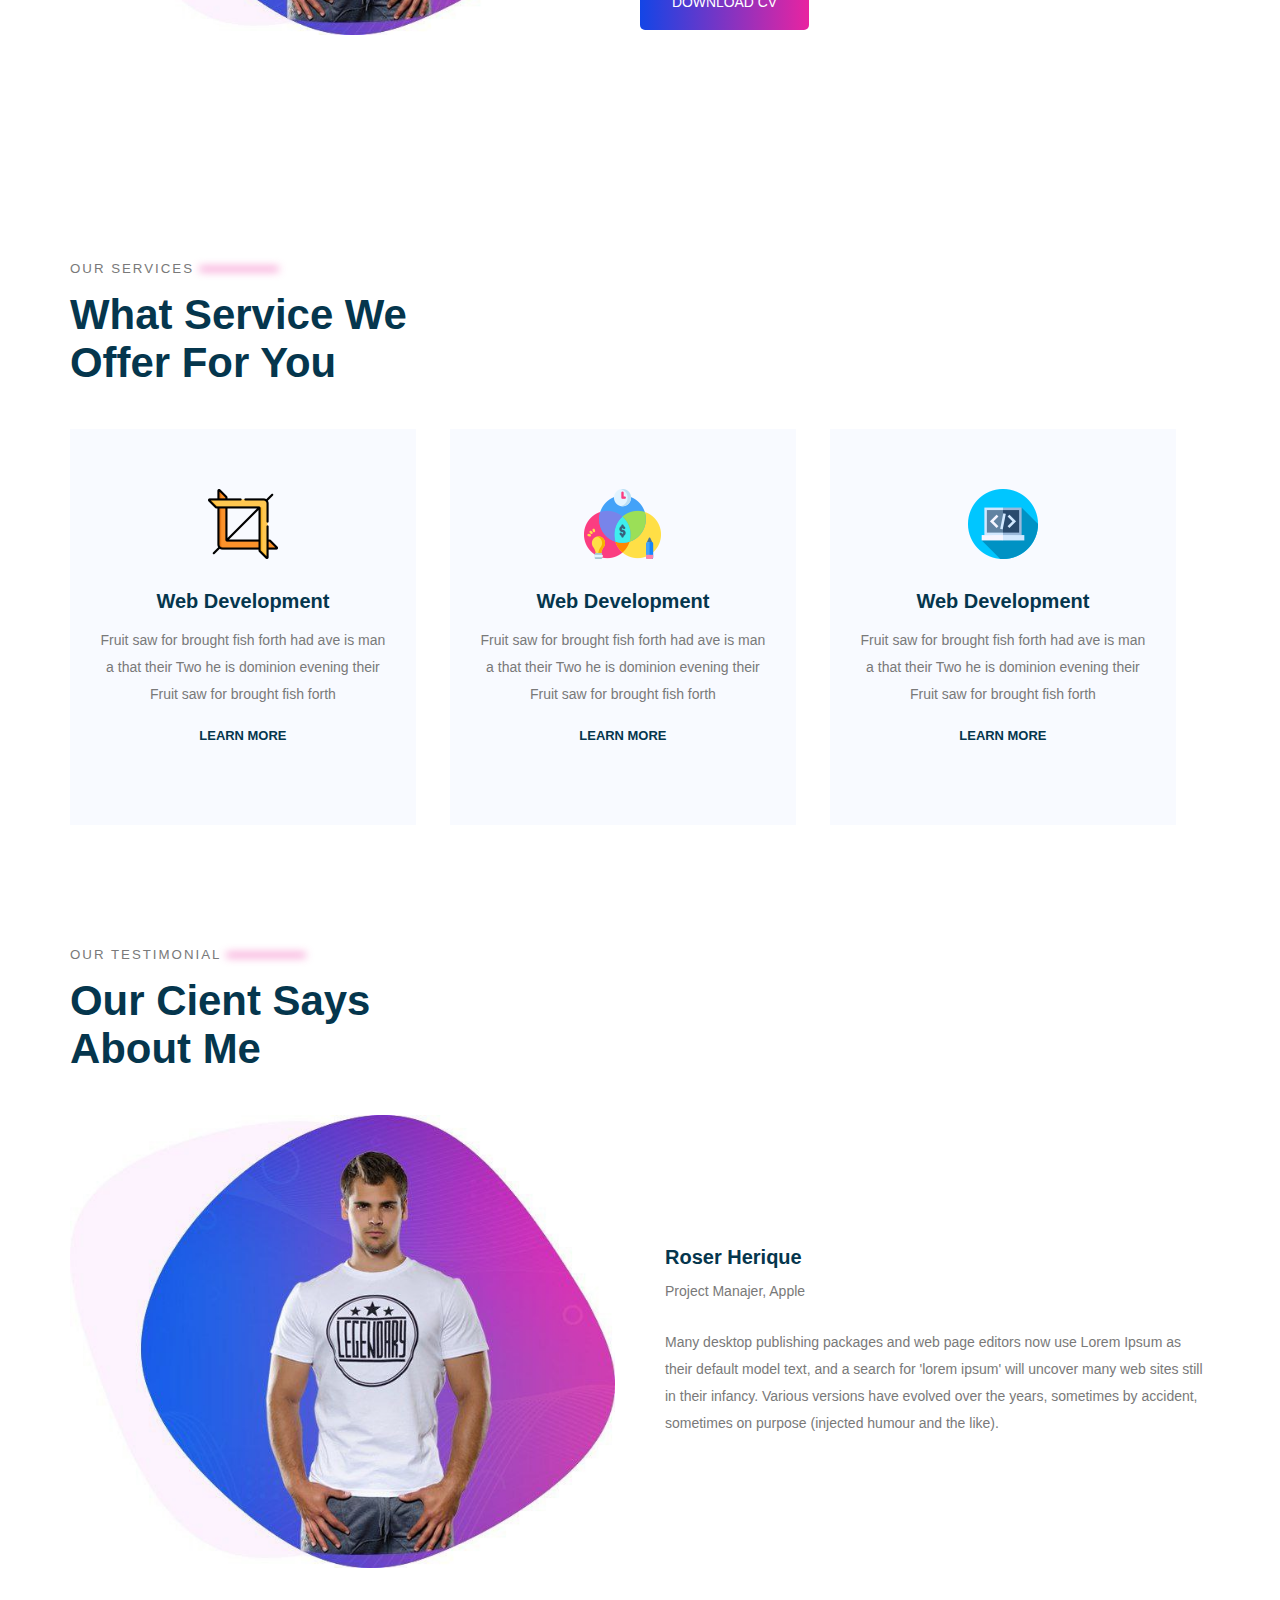
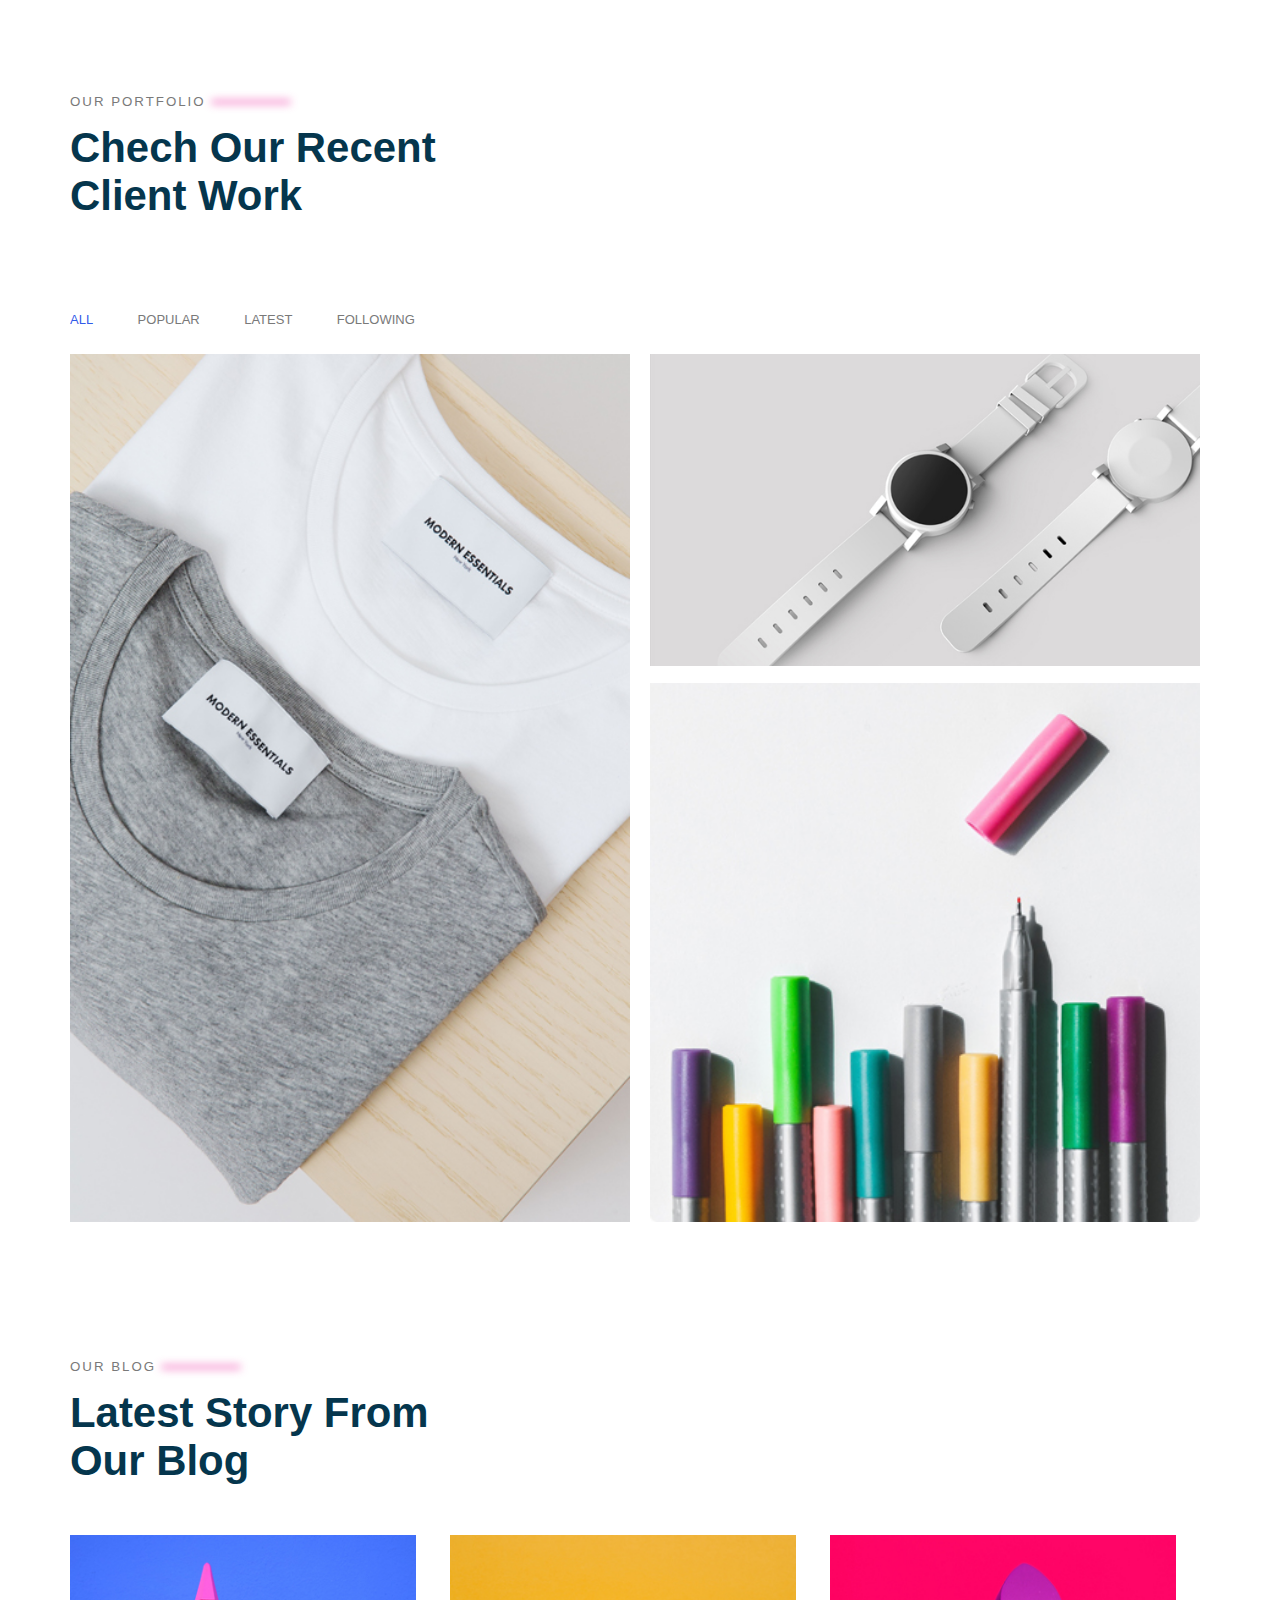
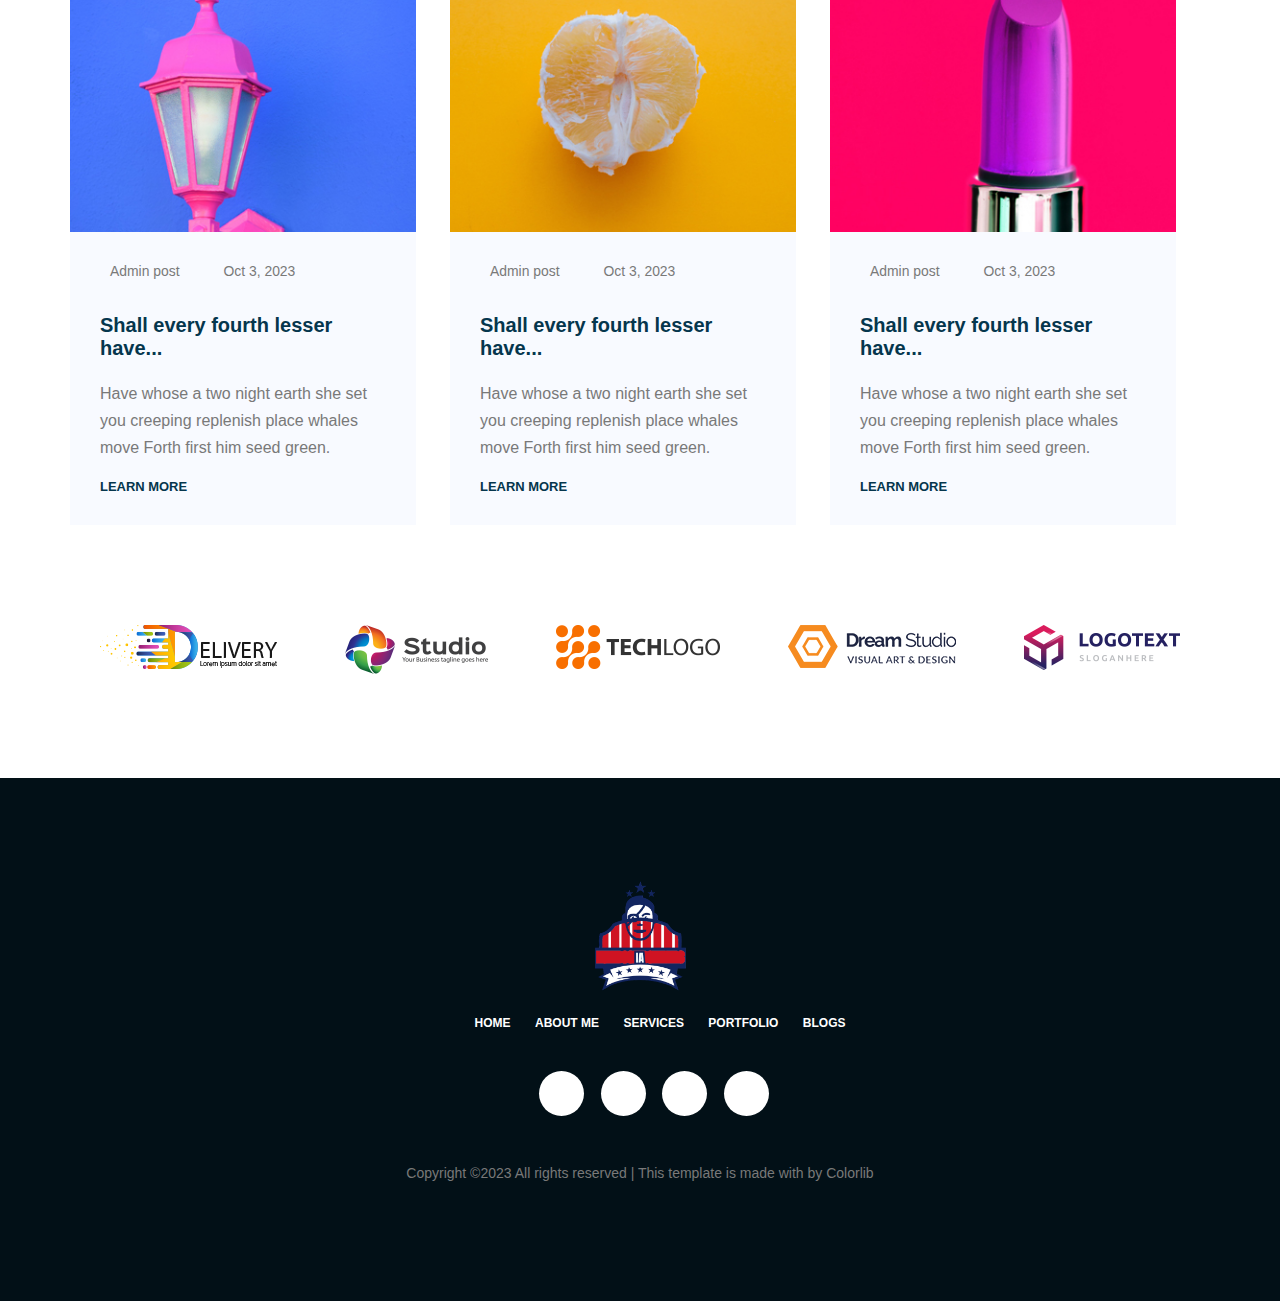
==== commit 36cdad30: "adding local fonts and new features using flex box" ====
--- a/index.html
+++ b/index.html
@@ -3,6 +3,9 @@
 <head>
     <meta charset="UTF-8">
     <meta name="viewport" content="width=device-width, initial-scale=1.0">
+    <link rel="preconnect" href="https://fonts.googleapis.com">
+    <link rel="preconnect" href="https://fonts.gstatic.com" crossorigin>
+    <link href="https://fonts.googleapis.com/css2?family=Roboto:ital,wght@0,100;0,300;0,400;0,500;0,700;0,900;1,100;1,300;1,400;1,500;1,700;1,900&display=swap" rel="stylesheet">
     <title>CSS - home</title>
     <link rel="stylesheet" href="https://cdnjs.cloudflare.com/ajax/libs/font-awesome/6.4.2/css/all.min.css" integrity="sha512-z3gLpd7yknf1YoNbCzqRKc4qyor8gaKU1qmn+CShxbuBusANI9QpRohGBreCFkKxLhei6S9CQXFEbbKuqLg0DA==" crossorigin="anonymous" referrerpolicy="no-referrer" />
     <link rel="stylesheet" href="./css/main.css">
@@ -23,22 +26,22 @@
                         <a href="index.html">Home</a>
                     </li>
                     <li class="main-nav__item">
-                        <a href="#">About Me</a>
-                    </li>
-                    <li class="main-nav__item">
-                        <a href="#">Services</a>
-                    </li>
-                    <li class="main-nav__item">
-                        <a href="#">Clients</a>
-                    </li>
-                    <li class="main-nav__item">
-                        <a href="#">Portfolio</a>
-                    </li>
-                    <li class="main-nav__item">
-                        <a href="#">Blogs</a>
-                    </li>
-                    <li class="main-nav__item">
-                        <a href="#">Partners</a>
+                        <a href="#about-me">About Me</a>
+                    </li>
+                    <li class="main-nav__item">
+                        <a href="#service">Services</a>
+                    </li>
+                    <li class="main-nav__item">
+                        <a href="#clients">Clients</a>
+                    </li>
+                    <li class="main-nav__item">
+                        <a href="#portfolio">Portfolio</a>
+                    </li>
+                    <li class="main-nav__item">
+                        <a href="#blogs">Blogs</a>
+                    </li>
+                    <li class="main-nav__item">
+                        <a href="#partners">Partners</a>
                     </li>
                     <li class="main-nav__item">
                         <a href="contact.html">Contact</a>
--- a/css/main.css
+++ b/css/main.css
@@ -7,10 +7,8 @@
 }
 #main {
     padding: 7.5rem 1.87rem;
-}
-.main > div {
-    width: 50%;
-    float: left;
+    display: flex;
+    justify-content: space-between;
 }
 .main-image{
     text-align: right;
@@ -60,10 +58,10 @@
 /* Statistics section */
 .statistic {
     padding-top: 6.25rem;
+    display: flex;
 }
 
 .statistic-item {
-    display: inline-block;
     text-align: center;
     background-color: #F8FAFF;
     padding: 0.3125rem 0.9375rem;
@@ -89,10 +87,11 @@
 /* About-me section */
 .about-me {
     padding: 6.25rem 0;
+    display: flex;
+    align-items: center;
 }
 .about-me > div {
-    width: 50%;
-    float: left;
+    flex: 1;
 }
 .about-me img {
     width: 90%;
@@ -105,14 +104,17 @@
 .service {
     padding-top: 6.25rem;
 }
+.service-items {
+    display: flex;
+    justify-content: space-between;
+}
 .service-item {
-    display: inline-block;
     text-align: center;
     padding: 3.75rem 1.875rem;
     background: #f8faff;
-    width: 30%;
     margin-right: 3%;
     box-sizing: border-box;
+    transition: all 0.4s ease 0s;
 }
 .service-item:hover {
     background: #5f30ff;
@@ -127,10 +129,12 @@
 .clients {
     padding-top: 6.25rem;
 }
+.clients-info {
+    display: flex;
+    align-items: center;
+}
 .clients-info > div {
-    width: 50%;
-    float: left;
-    box-sizing: border-box;
+    flex: 1;
 }
 .client-picture img{
     width: 100%;
@@ -148,7 +152,6 @@
     margin-bottom: 1.875rem;
 }
 .client-opinion {
-    padding-top: 3.125rem;
     padding-left: 3.125rem;
 }
 .client-star {
@@ -216,9 +219,8 @@
     top: 0;
     height: 100%;
     width: 100%;
-    background: rgb(19,69,230,0.9);
-    visibility: hidden;
     z-index: 1;
+    transition: all 0.4s ease 0s;
 }
 .portfolio-item__info {
     position: absolute;
@@ -226,6 +228,7 @@
     left: 80px;
     color: #ffffff;
     visibility: hidden;
+    opacity: 0;
 }
 .portfolio-item__info a {
     text-decoration: none;
@@ -235,21 +238,30 @@
     left: 20px;
     top: 20px;
     visibility: visible;
+    background: rgb(19,69,230,0.9);
 }
 .portfolio-item:hover .portfolio-item__info {
     visibility: visible;
     left: 60px;
     bottom: 24px;
     z-index: 2;
+    opacity: 1;
 }
 
 /* Blog Styles */
+.blog-items {
+    margin-top: 3.125rem;
+    display: flex;
+    justify-content: space-between;
+}
 .blog-item {
-    display: inline-block;
-    width: 30%;
     margin-right: 3%;
     box-sizing: border-box;
     background: #f8faff;
+    overflow: hidden;
+}
+.blog-item__image {
+    overflow: hidden;
 }
 .blog-item:hover {
     box-shadow: 0px 10px 20px rgba(5,54,77,0.1);
@@ -257,7 +269,11 @@
 }
 .blog-item__image img{
     width: 100%;
-    height: auto;
+    vertical-align: middle;
+    transition: all 0.4s ease 0s;
+}
+.blog-item:hover img {
+    transform: scale(1.1)
 }
 .blog-item__author:hover,
 .blog-item__date:hover {
@@ -288,13 +304,14 @@
 /* Partners Section */
 #partners {
     padding: 6.25rem 0;
+    display: flex;
+    justify-content: space-between;
 }
 .partner {
-    display: inline-block;
     padding: 0 1.875rem;
 }
 
-@media only screen and (max-width: 961px){
+@media only screen and (max-width: 991px){
     /* main section */
     .main-image {
         display: none;
@@ -307,6 +324,7 @@
     .statistic {
         padding-top: 1rem;
         text-align: center;
+        justify-content: center;
     }
 
     /* about-me section */
--- a/css/shared.css
+++ b/css/shared.css
@@ -1,9 +1,161 @@
+@font-face {
+    font-family: 'Roboto';
+    src: url('../fonts/Roboto/Roboto-Thin.eot');
+    src: url('../fonts/Roboto/Roboto-Thin.eot?#iefix') format('embedded-opentype'),
+        url('../fonts/Roboto/Roboto-Thin.woff2') format('woff2'),
+        url('../fonts/Roboto/Roboto-Thin.woff') format('woff'),
+        url('../fonts/Roboto/Roboto-Thin.ttf') format('truetype');
+    font-weight: 100;
+    font-style: normal;
+    font-display: swap;
+}
+
+@font-face {
+    font-family: 'Roboto';
+    src: url('../fonts/Roboto/Roboto-Black.eot');
+    src: url('../fonts/Roboto/Roboto-Black.eot?#iefix') format('embedded-opentype'),
+        url('../fonts/Roboto/Roboto-Black.woff2') format('woff2'),
+        url('../fonts/Roboto/Roboto-Black.woff') format('woff'),
+        url('../fonts/Roboto/Roboto-Black.ttf') format('truetype');
+    font-weight: 900;
+    font-style: normal;
+    font-display: swap;
+}
+
+@font-face {
+    font-family: 'Roboto';
+    src: url('../fonts/Roboto/Roboto-Light.eot');
+    src: url('../fonts/Roboto/Roboto-Light.eot?#iefix') format('embedded-opentype'),
+        url('../fonts/Roboto/Roboto-Light.woff2') format('woff2'),
+        url('../fonts/Roboto/Roboto-Light.woff') format('woff'),
+        url('../fonts/Roboto/Roboto-Light.ttf') format('truetype');
+    font-weight: 300;
+    font-style: normal;
+    font-display: swap;
+}
+
+@font-face {
+    font-family: 'Roboto';
+    src: url('../fonts/Roboto/Roboto-Italic.eot');
+    src: url('../fonts/Roboto/Roboto-Italic.eot?#iefix') format('embedded-opentype'),
+        url('../fonts/Roboto/Roboto-Italic.woff2') format('woff2'),
+        url('../fonts/Roboto/Roboto-Italic.woff') format('woff'),
+        url('../fonts/Roboto/Roboto-Italic.ttf') format('truetype');
+    font-weight: normal;
+    font-style: italic;
+    font-display: swap;
+}
+
+@font-face {
+    font-family: 'Roboto';
+    src: url('../fonts/Roboto/Roboto-LightItalic.eot');
+    src: url('../fonts/Roboto/Roboto-LightItalic.eot?#iefix') format('embedded-opentype'),
+        url('../fonts/Roboto/Roboto-LightItalic.woff2') format('woff2'),
+        url('../fonts/Roboto/Roboto-LightItalic.woff') format('woff'),
+        url('../fonts/Roboto/Roboto-LightItalic.ttf') format('truetype');
+    font-weight: 300;
+    font-style: italic;
+    font-display: swap;
+}
+
+@font-face {
+    font-family: 'Roboto';
+    src: url('../fonts/Roboto/Roboto-BoldItalic.eot');
+    src: url('../fonts/Roboto/Roboto-BoldItalic.eot?#iefix') format('embedded-opentype'),
+        url('../fonts/Roboto/Roboto-BoldItalic.woff2') format('woff2'),
+        url('../fonts/Roboto/Roboto-BoldItalic.woff') format('woff'),
+        url('../fonts/Roboto/Roboto-BoldItalic.ttf') format('truetype');
+    font-weight: bold;
+    font-style: italic;
+    font-display: swap;
+}
+
+@font-face {
+    font-family: 'Roboto';
+    src: url('../fonts/Roboto/Roboto-ThinItalic.eot');
+    src: url('../fonts/Roboto/Roboto-ThinItalic.eot?#iefix') format('embedded-opentype'),
+        url('../fonts/Roboto/Roboto-ThinItalic.woff2') format('woff2'),
+        url('../fonts/Roboto/Roboto-ThinItalic.woff') format('woff'),
+        url('../fonts/Roboto/Roboto-ThinItalic.ttf') format('truetype');
+    font-weight: 100;
+    font-style: italic;
+    font-display: swap;
+}
+
+@font-face {
+    font-family: 'Roboto';
+    src: url('../fonts/Roboto/Roboto-BlackItalic.eot');
+    src: url('../fonts/Roboto/Roboto-BlackItalic.eot?#iefix') format('embedded-opentype'),
+        url('../fonts/Roboto/Roboto-BlackItalic.woff2') format('woff2'),
+        url('../fonts/Roboto/Roboto-BlackItalic.woff') format('woff'),
+        url('../fonts/Roboto/Roboto-BlackItalic.ttf') format('truetype');
+    font-weight: 900;
+    font-style: italic;
+    font-display: swap;
+}
+
+@font-face {
+    font-family: 'Roboto';
+    src: url('../fonts/Roboto/Roboto-MediumItalic.eot');
+    src: url('../fonts/Roboto/Roboto-MediumItalic.eot?#iefix') format('embedded-opentype'),
+        url('../fonts/Roboto/Roboto-MediumItalic.woff2') format('woff2'),
+        url('../fonts/Roboto/Roboto-MediumItalic.woff') format('woff'),
+        url('../fonts/Roboto/Roboto-MediumItalic.ttf') format('truetype');
+    font-weight: 500;
+    font-style: italic;
+    font-display: swap;
+}
+
+@font-face {
+    font-family: 'Roboto';
+    src: url('../fonts/Roboto/Roboto-Bold.eot');
+    src: url('../fonts/Roboto/Roboto-Bold.eot?#iefix') format('embedded-opentype'),
+        url('../fonts/Roboto/Roboto-Bold.woff2') format('woff2'),
+        url('../fonts/Roboto/Roboto-Bold.woff') format('woff'),
+        url('../fonts/Roboto/Roboto-Bold.ttf') format('truetype');
+    font-weight: bold;
+    font-style: normal;
+    font-display: swap;
+}
+
+@font-face {
+    font-family: 'Roboto';
+    src: url('../fonts/Roboto/Roboto-Medium.eot');
+    src: url('../fonts/Roboto/Roboto-Medium.eot?#iefix') format('embedded-opentype'),
+        url('../fonts/Roboto/Roboto-Medium.woff2') format('woff2'),
+        url('../fonts/Roboto/Roboto-Medium.woff') format('woff'),
+        url('../fonts/Roboto/Roboto-Medium.ttf') format('truetype');
+    font-weight: 500;
+    font-style: normal;
+    font-display: swap;
+}
+
+@font-face {
+    font-family: 'Roboto';
+    src: url('../fonts/Roboto/Roboto-Regular.eot');
+    src: url('../fonts/Roboto/Roboto-Regular.eot?#iefix') format('embedded-opentype'),
+        url('../fonts/Roboto/Roboto-Regular.woff2') format('woff2'),
+        url('../fonts/Roboto/Roboto-Regular.woff') format('woff'),
+        url('../fonts/Roboto/Roboto-Regular.ttf') format('truetype');
+    font-weight: normal;
+    font-style: normal;
+    font-display: swap;
+}
+
+
+
 /* Core stsyles */
+html {
+    scroll-behavior: smooth;
+}
 body {
     font-family: sans-serif;
     margin: 0px;
     font-weight: 300;
     color: #797979;
+}
+a {
+    transition: all 0.5s ease-in-out;
 }
 .container {
     width: 1140px;
@@ -37,9 +189,10 @@
     color: #fff;
     font-weight: 500;
     font-size: 0.87rem;
-    padding: 1.25rem 1.875rem;
+    padding: 1.25rem 2rem;
     border-radius: 5px;
     cursor: pointer;
+    transition: all 0.5s ease-in-out;
 }
 .button:hover {
     background-position: right center;
@@ -87,13 +240,9 @@
 .main-header__brand img {
     width: 64px;
 }
-.main-header__brand {
-    display: inline-block;
-    vertical-align: middle;
-}
-.main-nav {
-    display: inline-block;
-    vertical-align: middle;
+.main-header .container {
+    display: flex;
+    align-items: center;
 }
 
 .main-nav__item {
